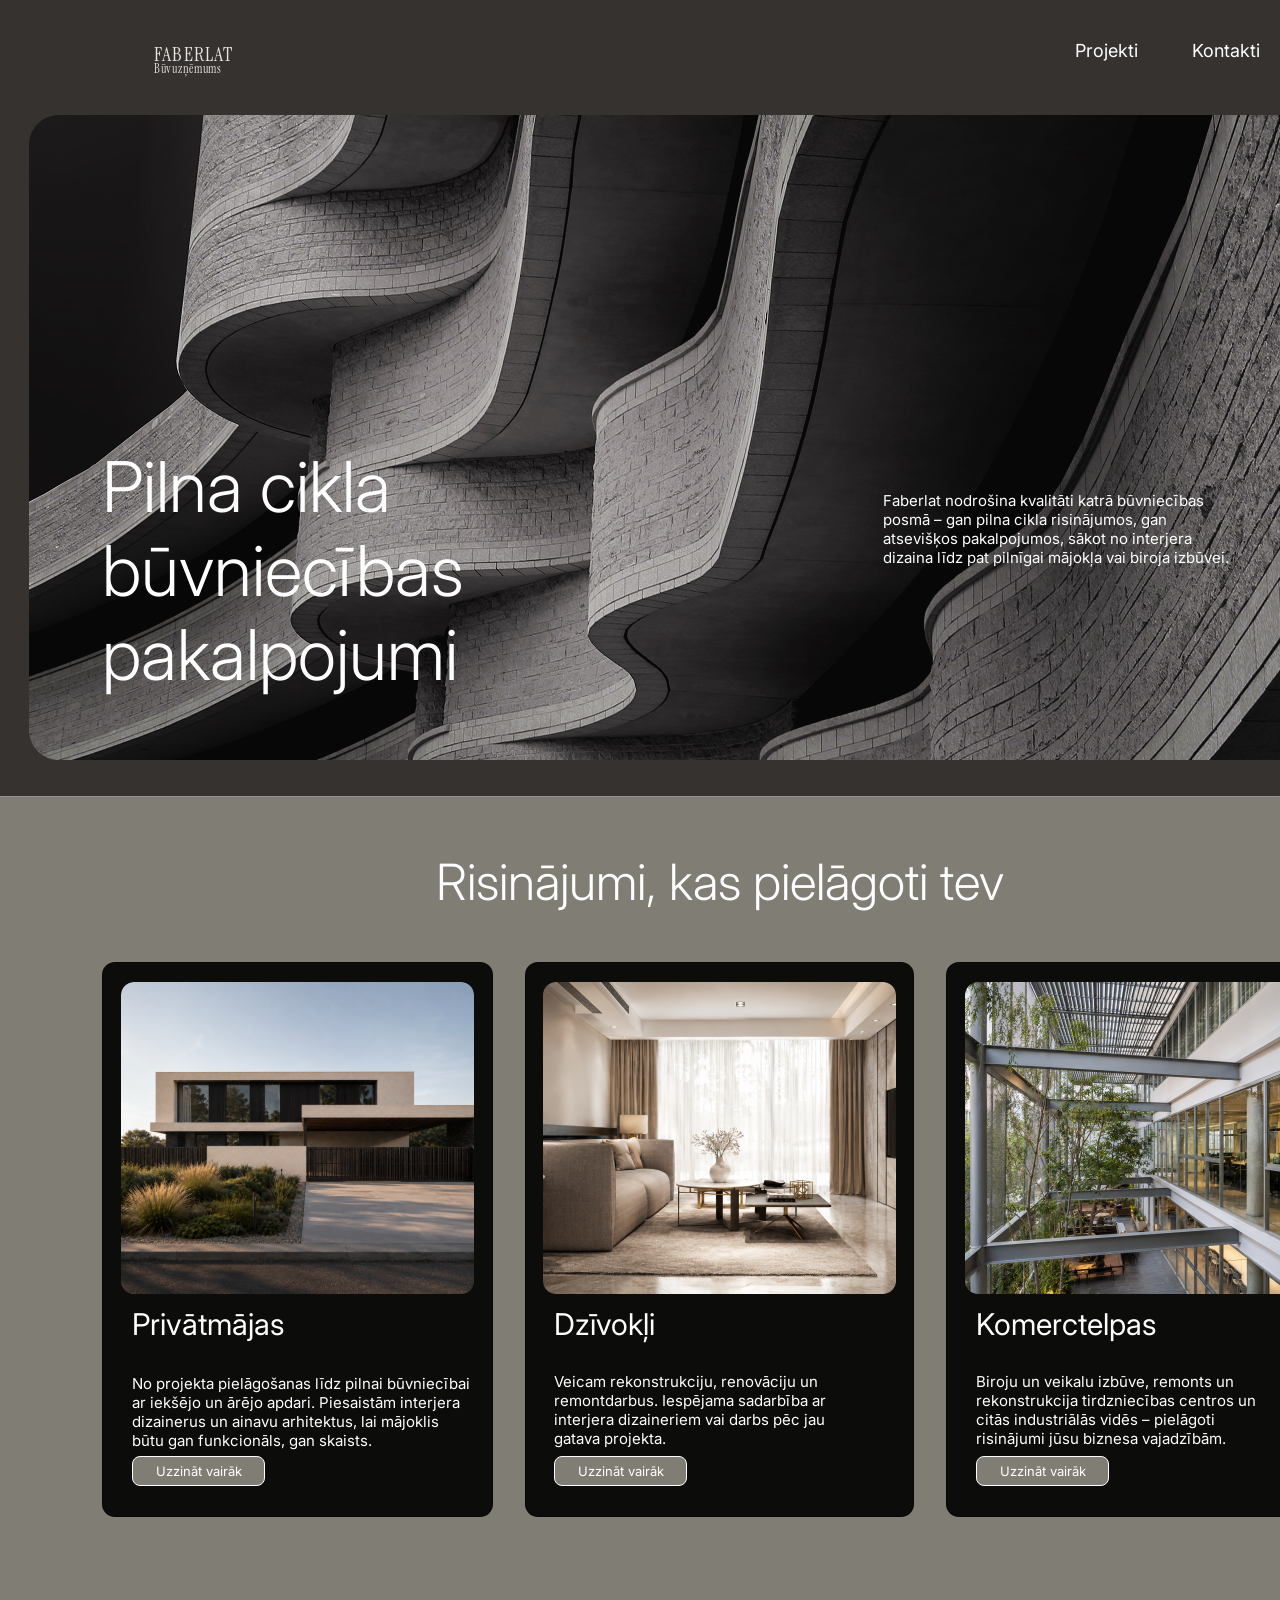
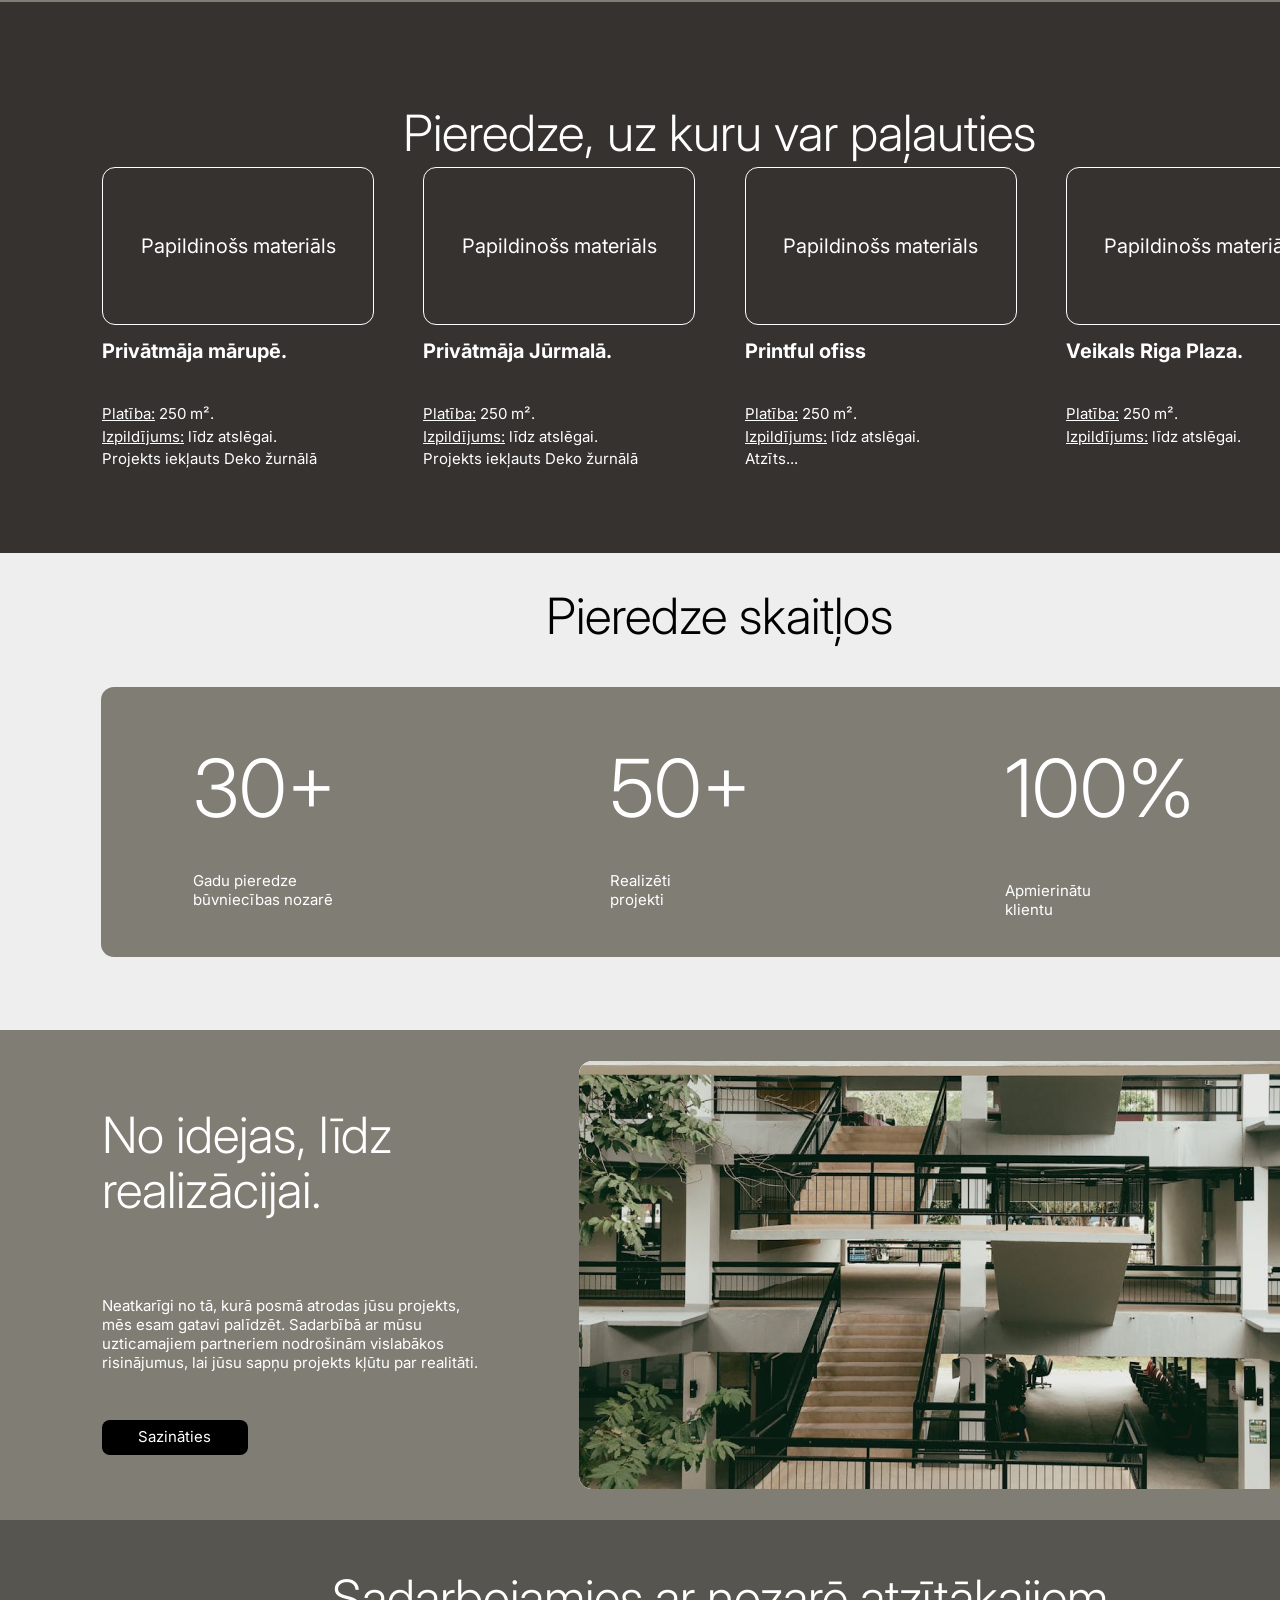
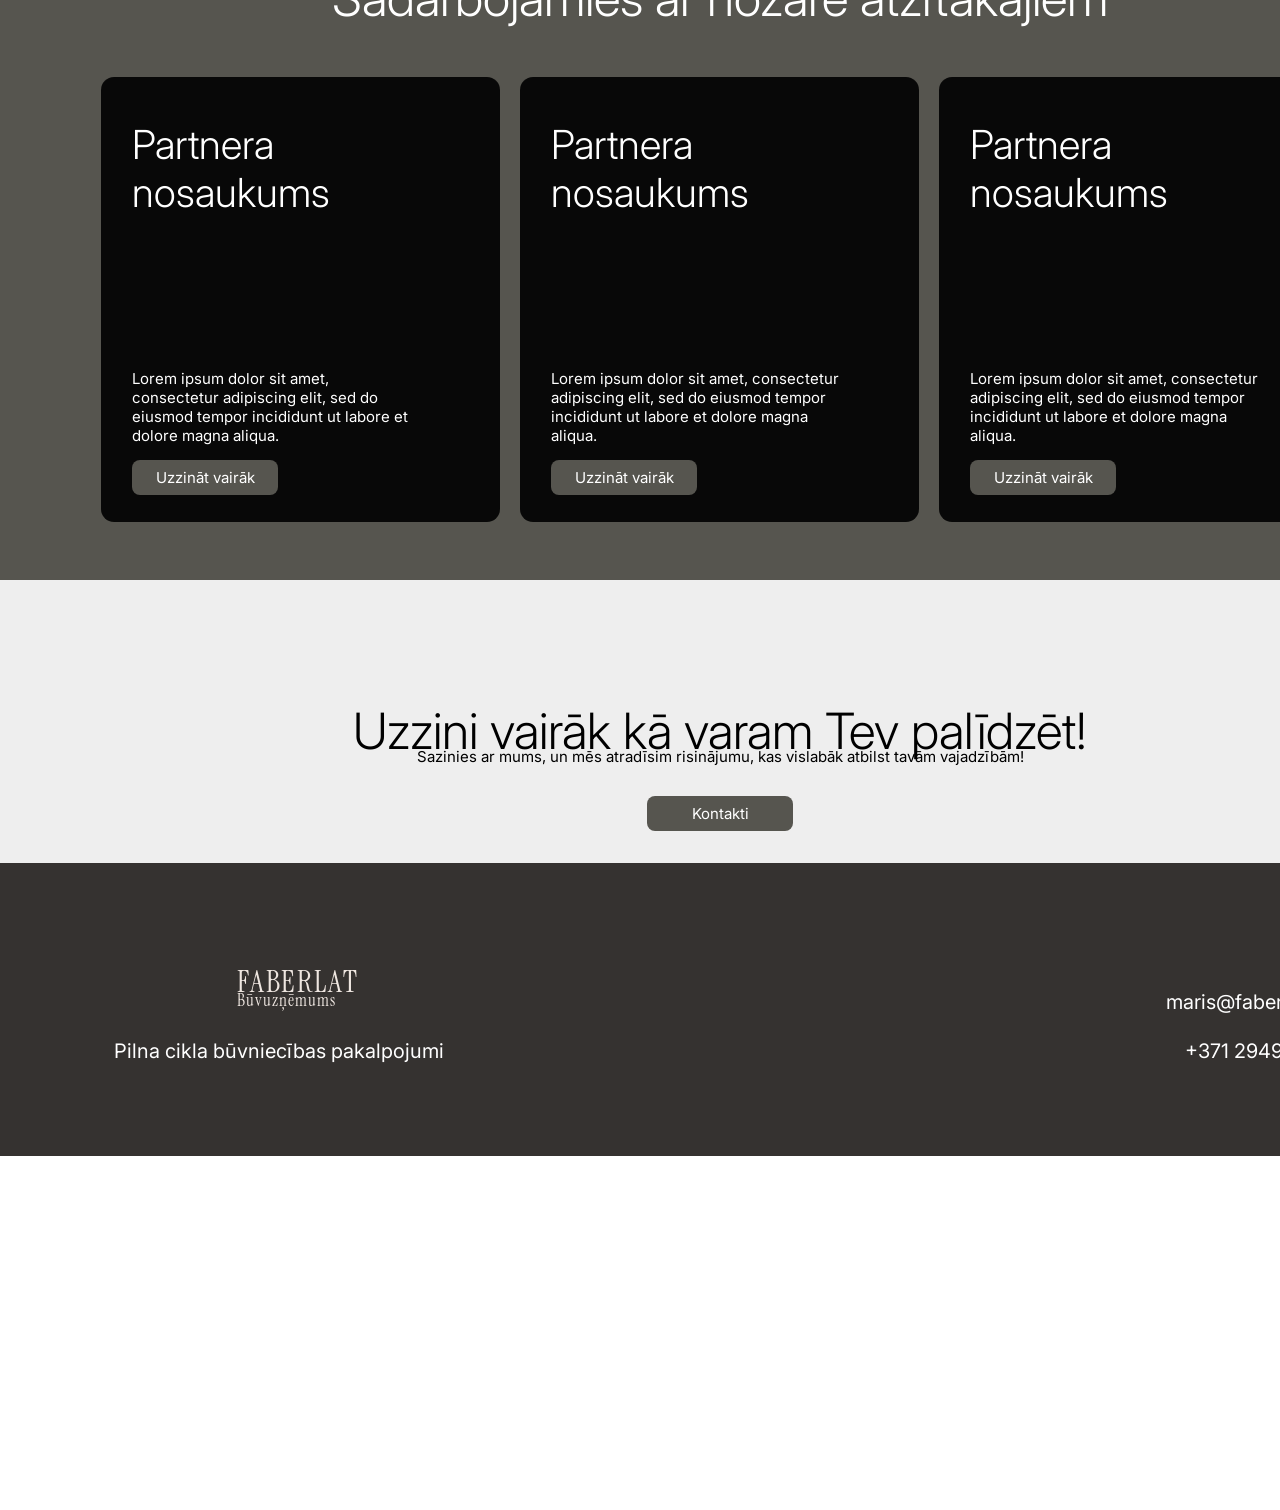
==== index.html @ 2a1e338b "Add files via upload" ====
<!DOCTYPE html>
<html lang="lv">
<head>
<meta name="viewport" content="width=device-width, initial-scale=1"/>
<meta charset="utf-8" />
<title>Faberlat – Pilna cikla būvniecības pakalpojumi</title>
<link rel="preconnect" href="https://fonts.googleapis.com">
<link rel="preconnect" href="https://fonts.gstatic.com" crossorigin>
<link href="https://fonts.googleapis.com/css2?family=Inter:wght@300;400;700&family=Instrument+Serif&display=swap" rel="stylesheet">
<link rel="stylesheet" href="globals.css">
<link rel="stylesheet" href="style.css">
</head>
<body>
<div class="LANDING">

  <!-- NAV -->
  <div class="frame">
    <div class="text-wrapper">Projekti</div>
    <div class="div">Kontakti</div>
    <div class="text-wrapper-2">EN</div>
    <div class="group">
      <img class="vector"   src="img/vector-9.svg"    alt="" />
      <img class="img"      src="img/vector-10.svg"   alt="" />
      <img class="vector-2" src="img/vector-11.svg"   alt="" />
      <img class="vector-3" src="img/image.svg"       alt="" />
      <img class="vector-4" src="img/vector-13.svg"   alt="" />
      <img class="vector-5" src="img/vector-14-2.svg" alt="" />
      <img class="vector-6" src="img/vector-15.svg"   alt="" />
      <img class="vector-7" src="img/vector-16-2.svg" alt="" />
    </div>
    <div class="text-wrapper-3">FABERLAT</div>
    <div class="text-wrapper-4">Būvuzņēmums</div>
  </div>

  <!-- HERO -->
  <div class="frame-3">
    <img class="low-angle-greyscale" src="img/low-angle-greyscale-building-with-modern-brutalist-architecture-sunlight-1.png" alt="Faberlat" />
    <div class="text-wrapper-10">Pilna cikla būvniecības pakalpojumi</div>
    <p class="p">Faberlat nodrošina kvalitāti katrā būvniecības posmā – gan pilna cikla risinājumos, gan atsevišķos pakalpojumos, sākot no interjera dizaina līdz pat pilnīgai mājokļa vai biroja izbūvei.</p>
    <img class="line" src="img/line-85.svg" alt="" />
  </div>

  <!-- SERVICES -->
  <div class="frame-8">
    <div class="text-wrapper-41">Risinājumi, kas pielāgoti tev</div>
    <div class="rectangle-13"></div>
    <div class="rectangle-14"></div>
    <div class="rectangle-15"></div>
    <div class="img-wrapper"><img class="image-2" src="img/image-17.png" alt="Privātmājas" /></div>
    <div class="frame-9"><img class="image-3" src="img/image-14.png" alt="Dzīvokļi" /></div>
    <div class="frame-10"><img class="image-4" src="img/image-16.png" alt="Komerctelpas" /></div>
    <div class="text-wrapper-47">Privātmājas</div>
    <div class="text-wrapper-48">Dzīvokļi</div>
    <div class="text-wrapper-49">Komerctelpas</div>
    <p class="no-projekta-piel-go">No projekta pielāgošanas līdz pilnai būvniecībai ar iekšējo un ārējo apdari. Piesaistām interjera dizainerus un ainavu arhitektus, lai mājoklis būtu gan funkcionāls, gan skaists.</p>
    <p class="text-wrapper-42">Veicam rekonstrukciju, renovāciju un remontdarbus. Iespējama sadarbība ar interjera dizaineriem vai darbs pēc jau gatava projekta.</p>
    <p class="text-wrapper-43">Biroju un veikalu izbūve, remonts un rekonstrukcija tirdzniecības centros un citās industriālās vidēs – pielāgoti risinājumi jūsu biznesa vajadzībām.</p>
    <div class="rectangle-18"></div>
    <div class="rectangle-16"></div>
    <div class="rectangle-17"></div>
    <div class="text-wrapper-46">Uzzināt vairāk</div>
    <div class="text-wrapper-44">Uzzināt vairāk</div>
    <div class="text-wrapper-45">Uzzināt vairāk</div>
  </div>

  <!-- PROJECTS -->
  <div class="frame-4">
    <p class="text-wrapper-11">Pieredze, uz kuru var paļauties</p>
    <div class="rectangle"></div>
    <div class="rectangle-2"></div>
    <div class="rectangle-3"></div>
    <div class="rectangle-4"></div>
    <div class="text-wrapper-12">Papildinošs materiāls</div>
    <div class="text-wrapper-13">Papildinošs materiāls</div>
    <div class="text-wrapper-14">Papildinošs materiāls</div>
    <div class="text-wrapper-15">Papildinošs materiāls</div>
    <div class="text-wrapper-16">Privātmāja mārupē.</div>
    <div class="text-wrapper-17">Privātmāja Jūrmalā.</div>
    <div class="text-wrapper-18">Printful ofiss</div>
    <div class="text-wrapper-19">Veikals Riga Plaza.</div>
    <p class="plat-ba-m-izpild"><span class="span">Platība:</span><span class="text-wrapper-20"> 250 m².<br/></span><span class="span">Izpildījums:</span><span class="text-wrapper-20"> līdz atslēgai.<br/>Projekts iekļauts Deko žurnālā</span></p>
    <p class="plat-ba-m-izpild-2"><span class="span">Platība:</span><span class="text-wrapper-20"> 250 m².<br/></span><span class="span">Izpildījums:</span><span class="text-wrapper-20"> līdz atslēgai.<br/>Projekts iekļauts Deko žurnālā</span></p>
    <p class="plat-ba-m-izpild-3"><span class="span">Platība:</span><span class="text-wrapper-20"> 250 m².<br/></span><span class="span">Izpildījums:</span><span class="text-wrapper-20"> līdz atslēgai.<br/>Atzīts...</span></p>
    <p class="plat-ba-m-izpild-4"><span class="span">Platība:</span><span class="text-wrapper-20"> 250 m².<br/></span><span class="span">Izpildījums:</span><span class="text-wrapper-20"> līdz atslēgai.</span></p>
  </div>

  <!-- STATS -->
  <div class="frame-5">
    <div class="rectangle-5"></div>
    <div class="text-wrapper-21">Pieredze skaitļos</div>
    <div class="text-wrapper-22">30+</div>
    <div class="text-wrapper-23">50+</div>
    <div class="text-wrapper-24">100%</div>
    <div class="text-wrapper-25">Gadu pieredze būvniecības nozarē</div>
    <div class="text-wrapper-26">Realizēti projekti</div>
    <div class="text-wrapper-27">Apmierinātu klientu</div>
    <img class="line-2" src="img/line-4.svg" alt="" />
    <img class="line-3" src="img/line-6.svg" alt="" />
  </div>

  <!-- CTA SPLIT -->
  <div class="frame-7">
    <div class="text-wrapper-38">No idejas, līdz realizācijai.</div>
    <p class="text-wrapper-39">Neatkarīgi no tā, kurā posmā atrodas jūsu projekts, mēs esam gatavi palīdzēt. Sadarbībā ar mūsu uzticamajiem partneriem nodrošinām vislabākos risinājumus, lai jūsu sapņu projekts kļūtu par realitāti.</p>
    <div class="rectangle-12"></div>
    <div class="text-wrapper-40">Sazināties</div>
    <div class="image-wrapper"><img class="image" src="img/image-12.png" alt="" /></div>
  </div>

  <!-- PARTNERS -->
  <div class="frame-6">
    <div class="text-wrapper-28">Sadarbojamies ar nozarē atzītākajiem</div>
    <div class="rectangle-6"></div>
    <div class="rectangle-7"></div>
    <div class="rectangle-8"></div>
    <div class="text-wrapper-29">Partnera nosaukums</div>
    <div class="text-wrapper-30">Partnera nosaukums</div>
    <div class="text-wrapper-31">Partnera nosaukums</div>
    <p class="text-wrapper-32">Lorem ipsum dolor sit amet, consectetur adipiscing elit, sed do eiusmod tempor incididunt ut labore et dolore magna aliqua.</p>
    <p class="text-wrapper-33">Lorem ipsum dolor sit amet, consectetur adipiscing elit, sed do eiusmod tempor incididunt ut labore et dolore magna aliqua.</p>
    <p class="text-wrapper-34">Lorem ipsum dolor sit amet, consectetur adipiscing elit, sed do eiusmod tempor incididunt ut labore et dolore magna aliqua.</p>
    <div class="rectangle-9"></div>
    <div class="rectangle-10"></div>
    <div class="rectangle-11"></div>
    <div class="text-wrapper-35">Uzzināt vairāk</div>
    <div class="text-wrapper-36">Uzzināt vairāk</div>
    <div class="text-wrapper-37">Uzzināt vairāk</div>
  </div>

  <!-- CONTACT CTA -->
  <div class="frame-11">
    <p class="text-wrapper-50">Uzzini vairāk kā varam Tev palīdzēt!</p>
    <p class="text-wrapper-51">Sazinies ar mums, un mēs atradīsim risinājumu, kas vislabāk atbilst tavām vajadzībām!</p>
    <div class="rectangle-19"></div>
    <div class="text-wrapper-52">Kontakti</div>
  </div>

  <!-- FOOTER -->
  <div class="frame-2">
    <div class="text-wrapper-5">Pilna cikla būvniecības pakalpojumi</div>
    <div class="text-wrapper-6">maris@faberlat.lv</div>
    <div class="text-wrapper-7">+371 29491367</div>
    <div class="group-2">
      <img class="vector-8"  src="img/vector-9-2.svg"  alt="" />
      <img class="vector-9"  src="img/vector-10-2.svg" alt="" />
      <img class="vector-10" src="img/vector-11-2.svg" alt="" />
      <img class="vector-11" src="img/vector-12.svg"   alt="" />
      <img class="vector-12" src="img/vector-13-2.svg" alt="" />
      <img class="vector-13" src="img/vector-14.svg"   alt="" />
      <img class="vector-14" src="img/vector-15-2.svg" alt="" />
      <img class="vector-15" src="img/vector-16.svg"   alt="" />
    </div>
    <div class="text-wrapper-8">FABERLAT</div>
    <div class="text-wrapper-9">Būvuzņēmums</div>
  </div>

</div>
</body>
</html>
---- globals.css ----
@import url("https://cdnjs.cloudflare.com/ajax/libs/meyer-reset/2.0/reset.min.css");
@import url("https://fonts.googleapis.com/css2?family=Inter:wght@300;400;700&family=Instrument+Serif&display=swap");

* {
  -webkit-font-smoothing: antialiased;
  box-sizing: border-box;
}
html, body {
  margin: 0px;
  min-height: 100%;
}
button:focus-visible {
  outline: 2px solid #4a90e2 !important;
  outline: -webkit-focus-ring-color auto 5px !important;
}
a {
  text-decoration: none;
}

/* Map Anima font names to Google Fonts */
@font-face {
  font-family: "Graphik-Regular";
  src: local("Inter"), local("Helvetica");
  font-weight: 400;
}
@font-face {
  font-family: "Instrument Serif-Regular";
  src: local("Instrument Serif");
  font-weight: 400;
}
@font-face {
  font-family: "Inter-Regular";
  src: local("Inter");
  font-weight: 400;
}
@font-face {
  font-family: "Inter-Light";
  src: local("Inter");
  font-weight: 300;
}
@font-face {
  font-family: "Inter-Bold";
  src: local("Inter");
  font-weight: 700;
}
---- style.css ----
.LANDING {
  background-color: #ffffff;
  width: 1440px;
  min-height: 4356px;
  position: relative;
  margin: 0 auto;
}

.LANDING .frame {
  position: absolute;
  top: 0;
  left: 0;
  width: 1440px;
  height: 100px;
  background-color: #353230;
}

.LANDING .text-wrapper {
  position: absolute;
  top: 40px;
  left: 1075px;
  font-family: "Inter", Helvetica;
  font-weight: 400;
  color: #ffffff;
  font-size: 18px;
  letter-spacing: 0;
  line-height: normal;
  cursor: pointer;
}

.LANDING .div {
  top: 40px;
  left: 1192px;
  font-family: "Inter", Helvetica;
  font-size: 18px;
  position: absolute;
  font-weight: 400;
  color: #ffffff;
  letter-spacing: 0;
  line-height: normal;
  cursor: pointer;
}

.LANDING .text-wrapper-2 {
  position: absolute;
  top: 40px;
  left: 1314px;
  font-family: "Inter", Helvetica;
  font-weight: 400;
  color: #ffffff;
  font-size: 18px;
  letter-spacing: 0;
  line-height: normal;
  cursor: pointer;
}

.LANDING .group {
  position: absolute;
  top: 25px;
  left: 83px;
  width: 64px;
  height: 49px;
  display: flex;
  align-items: flex-end;
}

.LANDING .vector { margin-top: 15.2px; width: 2.75px; height: 34.46px; margin-left: 0; }
.LANDING .img { margin-top: 10.3px; width: 3.23px; height: 39.26px; margin-left: 5.7px; }
.LANDING .vector-2 { margin-top: 5.2px; width: 3.87px; height: 44.5px; margin-left: 5.2px; }
.LANDING .vector-3 { margin-top: 0.3px; width: 4.34px; height: 49.45px; margin-left: 4.6px; }
.LANDING .vector-4 { margin-top: -0.8px; width: 4.82px; height: 50.54px; margin-left: 4.1px; }
.LANDING .vector-5 { margin-top: 3.8px; width: 5.46px; height: 45.92px; margin-left: 3.6px; }
.LANDING .vector-6 { margin-top: 8.4px; width: 5.94px; height: 41.31px; margin-left: 3px; }
.LANDING .vector-7 { margin-top: 13.2px; width: 6.41px; height: 36.54px; margin-left: 2.5px; }

.LANDING .text-wrapper-3 {
  top: 41px;
  left: 154px;
  font-size: 20px;
  letter-spacing: 1.2px;
  position: absolute;
  font-family: "Instrument Serif", Georgia, serif;
  font-weight: 400;
  color: #eee6e0;
  line-height: normal;
  white-space: nowrap;
}

.LANDING .text-wrapper-4 {
  top: 61px;
  left: 154px;
  font-size: 12px;
  letter-spacing: 0.72px;
  position: absolute;
  font-family: "Instrument Serif", Georgia, serif;
  font-weight: 400;
  color: #eee6e0;
  line-height: normal;
  white-space: nowrap;
}

/* FOOTER */
.LANDING .frame-2 {
  position: absolute;
  top: 4063px;
  left: 0;
  width: 1440px;
  height: 293px;
  background-color: #353230;
}

.LANDING .text-wrapper-5 {
  position: absolute;
  top: 171px;
  left: 114px;
  width: 333px;
  font-family: "Inter", Helvetica;
  font-weight: 400;
  color: #ffffff;
  font-size: 20px;
  letter-spacing: 0;
  line-height: 35px;
}

.LANDING .text-wrapper-6 {
  position: absolute;
  top: 122px;
  left: 993px;
  width: 333px;
  font-family: "Inter", Helvetica;
  font-weight: 400;
  color: #ffffff;
  font-size: 20px;
  text-align: right;
  letter-spacing: 0;
  line-height: 35px;
}

.LANDING .text-wrapper-7 {
  position: absolute;
  top: 171px;
  left: 993px;
  width: 333px;
  font-family: "Inter", Helvetica;
  font-weight: 400;
  color: #ffffff;
  font-size: 20px;
  text-align: right;
  letter-spacing: 0;
  line-height: 35px;
}

.LANDING .group-2 {
  position: absolute;
  top: 49px;
  left: 114px;
  width: 111px;
  height: 85px;
  display: flex;
  align-items: flex-end;
}

.LANDING .vector-8  { margin-top: 26.8px; width: 4.02px;  height: 58.35px; margin-left: 0; }
.LANDING .vector-9  { margin-top: 18.3px; width: 4.84px;  height: 66.59px; margin-left: 10.5px; }
.LANDING .vector-10 { margin-top: 9.6px;  width: 5.93px;  height: 75.62px; margin-left: 9.7px; }
.LANDING .vector-11 { margin-top: 1.1px;  width: 6.76px;  height: 84.15px; margin-left: 8.6px; }
.LANDING .vector-12 { margin-top: -0.8px; width: 7.58px;  height: 86.03px; margin-left: 7.8px; }
.LANDING .vector-13 { margin-top: 7.1px;  width: 8.67px;  height: 78.08px; margin-left: 6.9px; }
.LANDING .vector-14 { margin-top: 15.1px; width: 9.5px;   height: 70.14px; margin-left: 5.9px; }
.LANDING .vector-15 { margin-top: 23.3px; width: 10.32px; height: 61.94px; margin-left: 5px; }

.LANDING .text-wrapper-8 {
  top: 99px;
  left: 237px;
  font-size: 30px;
  letter-spacing: 1.8px;
  position: absolute;
  font-family: "Instrument Serif", Georgia, serif;
  font-weight: 400;
  color: #eee6e0;
  line-height: normal;
  white-space: nowrap;
}

.LANDING .text-wrapper-9 {
  top: 126px;
  left: 237px;
  font-size: 17px;
  letter-spacing: 1.02px;
  position: absolute;
  font-family: "Instrument Serif", Georgia, serif;
  font-weight: 400;
  color: #eee6e0;
  line-height: normal;
  white-space: nowrap;
}

/* HERO */
.LANDING .frame-3 {
  position: absolute;
  top: 100px;
  left: 0;
  width: 1440px;
  height: 697px;
  background-color: #353230;
  border-bottom: 1px solid #929292;
  overflow: hidden;
}

.LANDING .low-angle-greyscale {
  position: absolute;
  top: 15px;
  left: 29px;
  width: 1382px;
  height: 645px;
  object-fit: cover;
}

.LANDING .text-wrapper-10 {
  position: absolute;
  top: 345px;
  left: 102px;
  width: 603px;
  height: 252px;
  display: flex;
  align-items: center;
  font-family: "Inter", Helvetica;
  font-weight: 300;
  color: #ffffff;
  font-size: 70px;
  letter-spacing: 0;
  line-height: 84px;
}

.LANDING .p {
  position: absolute;
  top: 378px;
  left: 883px;
  width: 351px;
  height: 72px;
  display: flex;
  align-items: center;
  font-family: "Inter", Helvetica;
  font-weight: 400;
  color: #ffffff;
  font-size: 15px;
  letter-spacing: 0;
  line-height: normal;
}

.LANDING .line {
  top: 374px;
  left: 867px;
  height: 80px;
  object-fit: cover;
  position: absolute;
  width: 1px;
}

/* PROJECTS */
.LANDING .frame-4 {
  position: absolute;
  top: 1602px;
  left: 0;
  width: 1440px;
  height: 551px;
  background-color: #353230;
}

.LANDING .text-wrapper-11 {
  position: absolute;
  top: 50px;
  left: 299px;
  width: 841px;
  height: 61px;
  display: flex;
  align-items: center;
  justify-content: center;
  font-family: "Inter", Helvetica;
  font-weight: 300;
  color: #ffffff;
  font-size: 50px;
  text-align: center;
  letter-spacing: 0;
  line-height: normal;
}

.LANDING .rectangle {
  position: absolute;
  top: 165px;
  left: 102px;
  width: 272px;
  height: 158px;
  border-radius: 13px;
  border: 1px solid #ffffff;
}

.LANDING .rectangle-2 {
  position: absolute;
  top: 165px;
  left: 423px;
  width: 272px;
  height: 158px;
  border-radius: 13px;
  border: 1px solid #ffffff;
}

.LANDING .rectangle-3 {
  position: absolute;
  top: 165px;
  left: 745px;
  width: 272px;
  height: 158px;
  border-radius: 13px;
  border: 1px solid #ffffff;
}

.LANDING .rectangle-4 {
  position: absolute;
  top: 165px;
  left: 1066px;
  width: 272px;
  height: 158px;
  border-radius: 13px;
  border: 1px solid #ffffff;
}

.LANDING .text-wrapper-12 {
  position: absolute;
  top: 232px;
  left: 111px;
  width: 254px;
  height: 24px;
  display: flex;
  align-items: center;
  justify-content: center;
  font-family: "Inter", Helvetica;
  font-weight: 400;
  color: #ffffff;
  font-size: 20px;
  text-align: center;
  letter-spacing: 0;
  line-height: normal;
}

.LANDING .text-wrapper-13 {
  left: 432px;
  position: absolute;
  top: 232px;
  width: 254px;
  height: 24px;
  display: flex;
  align-items: center;
  justify-content: center;
  font-family: "Inter", Helvetica;
  font-weight: 400;
  color: #ffffff;
  font-size: 20px;
  text-align: center;
  letter-spacing: 0;
  line-height: normal;
}

.LANDING .text-wrapper-14 {
  left: 753px;
  position: absolute;
  top: 232px;
  width: 254px;
  height: 24px;
  display: flex;
  align-items: center;
  justify-content: center;
  font-family: "Inter", Helvetica;
  font-weight: 400;
  color: #ffffff;
  font-size: 20px;
  text-align: center;
  letter-spacing: 0;
  line-height: normal;
}

.LANDING .text-wrapper-15 {
  left: 1074px;
  position: absolute;
  top: 232px;
  width: 254px;
  height: 24px;
  display: flex;
  align-items: center;
  justify-content: center;
  font-family: "Inter", Helvetica;
  font-weight: 400;
  color: #ffffff;
  font-size: 20px;
  text-align: center;
  letter-spacing: 0;
  line-height: normal;
}

.LANDING .text-wrapper-16 {
  left: 102px;
  position: absolute;
  top: 337px;
  width: 214px;
  height: 24px;
  display: flex;
  align-items: center;
  font-family: "Inter", Helvetica;
  font-weight: 700;
  color: #ffffff;
  font-size: 20px;
  letter-spacing: 0;
  line-height: normal;
}

.LANDING .text-wrapper-17 {
  left: 423px;
  position: absolute;
  top: 337px;
  width: 214px;
  height: 24px;
  display: flex;
  align-items: center;
  font-family: "Inter", Helvetica;
  font-weight: 700;
  color: #ffffff;
  font-size: 20px;
  letter-spacing: 0;
  line-height: normal;
}

.LANDING .text-wrapper-18 {
  position: absolute;
  top: 337px;
  left: 745px;
  width: 214px;
  height: 24px;
  display: flex;
  align-items: center;
  font-family: "Inter", Helvetica;
  font-weight: 700;
  color: #ffffff;
  font-size: 20px;
  letter-spacing: 0;
  line-height: normal;
}

.LANDING .text-wrapper-19 {
  position: absolute;
  top: 337px;
  left: 1066px;
  width: 214px;
  height: 24px;
  display: flex;
  align-items: center;
  font-family: "Inter", Helvetica;
  font-weight: 700;
  color: #ffffff;
  font-size: 20px;
  letter-spacing: 0;
  line-height: normal;
}

.LANDING .plat-ba-m-izpild {
  position: absolute;
  top: 386px;
  left: 102px;
  width: 287px;
  font-family: "Inter", Helvetica;
  font-weight: 400;
  color: #ffffff;
  font-size: 15px;
  letter-spacing: 0;
  line-height: 22.5px;
}

.LANDING .span { text-decoration: underline; }

.LANDING .text-wrapper-20 {
  font-family: "Inter", Helvetica;
  font-weight: 400;
  color: #ffffff;
  font-size: 15px;
  letter-spacing: 0;
  line-height: 22.5px;
}

.LANDING .plat-ba-m-izpild-2 {
  left: 423px;
  position: absolute;
  top: 386px;
  width: 287px;
  font-family: "Inter", Helvetica;
  font-weight: 400;
  color: #ffffff;
  font-size: 15px;
  letter-spacing: 0;
  line-height: 22.5px;
}

.LANDING .plat-ba-m-izpild-3 {
  left: 745px;
  position: absolute;
  top: 386px;
  width: 287px;
  font-family: "Inter", Helvetica;
  font-weight: 400;
  color: #ffffff;
  font-size: 15px;
  letter-spacing: 0;
  line-height: 22.5px;
}

.LANDING .plat-ba-m-izpild-4 {
  left: 1066px;
  position: absolute;
  top: 386px;
  width: 287px;
  font-family: "Inter", Helvetica;
  font-weight: 400;
  color: #ffffff;
  font-size: 15px;
  letter-spacing: 0;
  line-height: 22.5px;
}

/* STATS */
.LANDING .frame-5 {
  position: absolute;
  top: 2153px;
  left: 0;
  width: 1440px;
  height: 477px;
  background-color: #eeeeee;
}

.LANDING .rectangle-5 {
  position: absolute;
  top: 134px;
  left: 101px;
  width: 1237px;
  height: 270px;
  background-color: #7f7d74;
  border-radius: 13px;
}

.LANDING .text-wrapper-21 {
  position: absolute;
  top: 32px;
  left: 299px;
  width: 841px;
  height: 61px;
  display: flex;
  align-items: center;
  justify-content: center;
  font-family: "Inter", Helvetica;
  font-weight: 300;
  color: #000000;
  font-size: 50px;
  text-align: center;
  letter-spacing: 0;
  line-height: normal;
}

.LANDING .text-wrapper-22 {
  left: 193px;
  width: 171px;
  position: absolute;
  top: 186px;
  height: 97px;
  display: flex;
  align-items: center;
  font-family: "Inter", Helvetica;
  font-weight: 300;
  color: #ffffff;
  font-size: 80px;
  letter-spacing: 0;
  line-height: normal;
}

.LANDING .text-wrapper-23 {
  left: 610px;
  width: 177px;
  position: absolute;
  top: 186px;
  height: 97px;
  display: flex;
  align-items: center;
  font-family: "Inter", Helvetica;
  font-weight: 300;
  color: #ffffff;
  font-size: 80px;
  letter-spacing: 0;
  line-height: normal;
}

.LANDING .text-wrapper-24 {
  position: absolute;
  top: 186px;
  left: 1005px;
  width: 215px;
  height: 97px;
  display: flex;
  align-items: center;
  font-family: "Inter", Helvetica;
  font-weight: 300;
  color: #ffffff;
  font-size: 80px;
  letter-spacing: 0;
  line-height: normal;
}

.LANDING .text-wrapper-25 {
  position: absolute;
  top: 319px;
  left: 193px;
  width: 171px;
  height: 36px;
  display: flex;
  align-items: center;
  font-family: "Inter", Helvetica;
  font-weight: 400;
  color: #ffffff;
  font-size: 15px;
  letter-spacing: 0;
  line-height: normal;
}

.LANDING .text-wrapper-26 {
  position: absolute;
  top: 319px;
  left: 610px;
  width: 114px;
  height: 36px;
  display: flex;
  align-items: center;
  font-family: "Inter", Helvetica;
  font-weight: 400;
  color: #ffffff;
  font-size: 15px;
  letter-spacing: 0;
  line-height: normal;
}

.LANDING .text-wrapper-27 {
  position: absolute;
  top: 329px;
  left: 1005px;
  width: 116px;
  height: 36px;
  display: flex;
  align-items: center;
  font-family: "Inter", Helvetica;
  font-weight: 400;
  color: #ffffff;
  font-size: 15px;
  letter-spacing: 0;
  line-height: normal;
}

/* CTA SPLIT */
.LANDING .frame-7 {
  position: absolute;
  top: 2630px;
  left: 0;
  width: 1440px;
  height: 490px;
  background-color: #7f7d74;
}

.LANDING .text-wrapper-38 {
  position: absolute;
  top: 78px;
  left: 102px;
  width: 338px;
  height: 110px;
  display: flex;
  align-items: center;
  font-family: "Inter", Helvetica;
  font-weight: 300;
  color: #ffffff;
  font-size: 50px;
  letter-spacing: 0;
  line-height: 55px;
}

.LANDING .text-wrapper-39 {
  position: absolute;
  top: 253px;
  left: 102px;
  width: 381px;
  height: 72px;
  display: flex;
  align-items: center;
  font-family: "Inter", Helvetica;
  font-weight: 400;
  color: #ffffff;
  font-size: 15px;
  letter-spacing: 0;
  line-height: normal;
}

.LANDING .rectangle-12 {
  top: 390px;
  left: 102px;
  background-color: #000000;
  border: 1px solid #00000080;
  position: absolute;
  width: 146px;
  height: 35px;
  border-radius: 8px;
  cursor: pointer;
}

.LANDING .text-wrapper-40 {
  position: absolute;
  top: 397px;
  left: 107px;
  width: 135px;
  height: 19px;
  display: flex;
  align-items: center;
  justify-content: center;
  font-family: "Inter", Helvetica;
  font-weight: 400;
  color: #ffffff;
  font-size: 15px;
  text-align: center;
  letter-spacing: 0;
  line-height: normal;
  cursor: pointer;
}

.LANDING .image-wrapper {
  position: absolute;
  top: 31px;
  left: 579px;
  width: 759px;
  height: 428px;
  background-color: #ffffff;
  border-radius: 13px;
  overflow: hidden;
}

.LANDING .image {
  width: 759px;
  height: 428px;
  object-fit: cover;
}

/* SERVICES */
.LANDING .frame-8 {
  position: absolute;
  top: 797px;
  left: 0;
  width: 1440px;
  height: 805px;
  background-color: #7f7d74;
}

.LANDING .text-wrapper-41 {
  position: absolute;
  top: 54px;
  left: 243px;
  width: 953px;
  height: 61px;
  display: flex;
  align-items: center;
  justify-content: center;
  font-family: "Inter", Helvetica;
  font-weight: 300;
  color: #ffffff;
  font-size: 50px;
  text-align: center;
  letter-spacing: 0;
  line-height: normal;
}

.LANDING .rectangle-13 {
  position: absolute;
  top: 165px;
  left: 102px;
  width: 391px;
  height: 555px;
  background-color: #000000e6;
  border-radius: 13px;
  border: 1px solid #00000080;
}

.LANDING .rectangle-14 {
  position: absolute;
  top: 165px;
  left: 525px;
  width: 389px;
  height: 555px;
  background-color: #000000e6;
  border-radius: 13px;
  border: 1px solid #00000080;
}

.LANDING .rectangle-15 {
  position: absolute;
  top: 165px;
  left: 946px;
  width: 391px;
  height: 555px;
  background-color: #000000e6;
  border-radius: 13px;
  border: 1px solid #00000080;
}

.LANDING .no-projekta-piel-go {
  position: absolute;
  top: 562px;
  left: 132px;
  width: 342px;
  font-family: "Inter", Helvetica;
  font-weight: 400;
  color: #ffffff;
  font-size: 15px;
  letter-spacing: 0;
  line-height: normal;
}

.LANDING .text-wrapper-42 {
  position: absolute;
  top: 562px;
  left: 554px;
  width: 286px;
  height: 72px;
  display: flex;
  align-items: center;
  font-family: "Inter", Helvetica;
  font-weight: 400;
  color: #ffffff;
  font-size: 15px;
  letter-spacing: 0;
  line-height: normal;
}

.LANDING .text-wrapper-43 {
  position: absolute;
  top: 562px;
  left: 976px;
  width: 294px;
  height: 72px;
  display: flex;
  align-items: center;
  font-family: "Inter", Helvetica;
  font-weight: 400;
  color: #ffffff;
  font-size: 15px;
  letter-spacing: 0;
  line-height: normal;
}

.LANDING .rectangle-16 {
  position: absolute;
  top: 659px;
  left: 554px;
  width: 133px;
  height: 30px;
  background-color: #7f7d74;
  border-radius: 8px;
  border: 1px solid #ffffff;
  cursor: pointer;
}

.LANDING .rectangle-17 {
  position: absolute;
  top: 659px;
  left: 976px;
  width: 133px;
  height: 30px;
  background-color: #7f7d74;
  border-radius: 8px;
  border: 1px solid #ffffff;
  cursor: pointer;
}

.LANDING .rectangle-18 {
  position: absolute;
  top: 659px;
  left: 132px;
  width: 133px;
  height: 30px;
  background-color: #7f7d74;
  border-radius: 8px;
  border: 1px solid #ffffff;
  cursor: pointer;
}

.LANDING .text-wrapper-44 {
  top: 666px;
  left: 565px;
  height: 16px;
  font-size: 13px;
  position: absolute;
  width: 112px;
  display: flex;
  align-items: center;
  justify-content: center;
  font-family: "Inter", Helvetica;
  font-weight: 400;
  color: #ffffff;
  text-align: center;
  letter-spacing: 0;
  line-height: normal;
  cursor: pointer;
}

.LANDING .text-wrapper-45 {
  top: 666px;
  left: 987px;
  height: 16px;
  font-size: 13px;
  position: absolute;
  width: 112px;
  display: flex;
  align-items: center;
  justify-content: center;
  font-family: "Inter", Helvetica;
  font-weight: 400;
  color: #ffffff;
  text-align: center;
  letter-spacing: 0;
  line-height: normal;
  cursor: pointer;
}

.LANDING .text-wrapper-46 {
  top: 666px;
  left: 143px;
  height: 16px;
  font-size: 13px;
  position: absolute;
  width: 112px;
  display: flex;
  align-items: center;
  justify-content: center;
  font-family: "Inter", Helvetica;
  font-weight: 400;
  color: #ffffff;
  text-align: center;
  letter-spacing: 0;
  line-height: normal;
  cursor: pointer;
}

.LANDING .text-wrapper-47 {
  position: absolute;
  top: 509px;
  left: 132px;
  width: 331px;
  height: 36px;
  display: flex;
  align-items: center;
  font-family: "Inter", Helvetica;
  font-weight: 400;
  color: #ffffff;
  font-size: 30px;
  letter-spacing: 0;
  line-height: 36px;
}

.LANDING .text-wrapper-48 {
  position: absolute;
  top: 509px;
  left: 554px;
  width: 331px;
  height: 36px;
  display: flex;
  align-items: center;
  font-family: "Inter", Helvetica;
  font-weight: 400;
  color: #ffffff;
  font-size: 30px;
  letter-spacing: 0;
  line-height: 36px;
}

.LANDING .text-wrapper-49 {
  position: absolute;
  top: 509px;
  left: 976px;
  width: 331px;
  height: 36px;
  display: flex;
  align-items: center;
  font-family: "Inter", Helvetica;
  font-weight: 400;
  color: #ffffff;
  font-size: 30px;
  letter-spacing: 0;
  line-height: 36px;
}

.LANDING .img-wrapper {
  position: absolute;
  top: 185px;
  left: 121px;
  width: 353px;
  height: 312px;
  background-color: #353230;
  border-radius: 13px;
  overflow: hidden;
}

.LANDING .image-2 {
  width: 353px;
  height: 312px;
  object-fit: cover;
}

.LANDING .frame-9 {
  position: absolute;
  top: 185px;
  left: 543px;
  width: 353px;
  height: 312px;
  background-color: #353230;
  border-radius: 13px;
  overflow: hidden;
}

.LANDING .image-3 {
  width: 353px;
  height: 312px;
  object-fit: cover;
}

.LANDING .frame-10 {
  position: absolute;
  top: 185px;
  left: 965px;
  width: 353px;
  height: 312px;
  background-color: #353230;
  border-radius: 13px;
  overflow: hidden;
}

.LANDING .image-4 {
  width: 353px;
  height: 312px;
  object-fit: cover;
}

/* CONTACT CTA */
.LANDING .frame-11 {
  position: absolute;
  top: 3780px;
  left: 0;
  width: 1440px;
  height: 283px;
  background-color: #eeeeee;
}

.LANDING .text-wrapper-50 {
  position: absolute;
  top: 70px;
  left: 238px;
  width: 964px;
  height: 61px;
  display: flex;
  align-items: center;
  justify-content: center;
  font-family: "Inter", Helvetica;
  font-weight: 300;
  color: #000000;
  font-size: 50px;
  text-align: center;
  letter-spacing: 0;
  line-height: normal;
}

.LANDING .text-wrapper-51 {
  position: absolute;
  top: 152px;
  left: 240px;
  width: 960px;
  height: 18px;
  display: flex;
  align-items: center;
  justify-content: center;
  font-family: "Inter", Helvetica;
  font-weight: 400;
  color: #000000;
  font-size: 15px;
  text-align: center;
  letter-spacing: 0;
  line-height: normal;
}

.LANDING .rectangle-19 {
  position: absolute;
  top: 216px;
  left: 647px;
  width: 146px;
  height: 35px;
  background-color: #56554f;
  border-radius: 8px;
  cursor: pointer;
}

.LANDING .text-wrapper-52 {
  top: 227px;
  left: 664px;
  width: 112px;
  height: 13px;
  display: flex;
  align-items: center;
  justify-content: center;
  font-family: "Inter", Helvetica;
  font-size: 15px;
  text-align: center;
  white-space: nowrap;
  position: absolute;
  font-weight: 400;
  color: #ffffff;
  letter-spacing: 0;
  line-height: normal;
  cursor: pointer;
}

/* PARTNERS */
.LANDING .frame-6 {
  position: absolute;
  top: 3120px;
  left: 0;
  width: 1440px;
  height: 660px;
  background-color: #56554f;
}

.LANDING .rectangle-6 {
  position: absolute;
  top: 157px;
  left: 101px;
  width: 399px;
  height: 445px;
  background-color: #000000e6;
  border-radius: 13px;
}

.LANDING .rectangle-7 {
  position: absolute;
  top: 157px;
  left: 520px;
  width: 399px;
  height: 445px;
  background-color: #000000e6;
  border-radius: 13px;
}

.LANDING .rectangle-8 {
  position: absolute;
  top: 157px;
  left: 939px;
  width: 399px;
  height: 445px;
  background-color: #000000e6;
  border-radius: 13px;
}

.LANDING .text-wrapper-28 {
  position: absolute;
  top: 47px;
  left: 245px;
  width: 949px;
  height: 61px;
  display: flex;
  align-items: center;
  justify-content: center;
  font-family: "Inter", Helvetica;
  font-weight: 300;
  color: #ffffff;
  font-size: 50px;
  text-align: center;
  letter-spacing: 0;
  line-height: normal;
}

.LANDING .text-wrapper-29 {
  position: absolute;
  top: 201px;
  left: 132px;
  width: 338px;
  height: 96px;
  display: flex;
  align-items: center;
  font-family: "Inter", Helvetica;
  font-weight: 300;
  color: #ffffff;
  font-size: 40px;
  letter-spacing: 0;
  line-height: 48px;
}

.LANDING .text-wrapper-30 {
  left: 551px;
  position: absolute;
  top: 201px;
  width: 338px;
  height: 96px;
  display: flex;
  align-items: center;
  font-family: "Inter", Helvetica;
  font-weight: 300;
  color: #ffffff;
  font-size: 40px;
  letter-spacing: 0;
  line-height: 48px;
}

.LANDING .text-wrapper-31 {
  left: 970px;
  position: absolute;
  top: 201px;
  width: 338px;
  height: 96px;
  display: flex;
  align-items: center;
  font-family: "Inter", Helvetica;
  font-weight: 300;
  color: #ffffff;
  font-size: 40px;
  letter-spacing: 0;
  line-height: 48px;
}

.LANDING .text-wrapper-32 {
  position: absolute;
  top: 436px;
  left: 132px;
  width: 286px;
  height: 72px;
  display: flex;
  align-items: center;
  font-family: "Inter", Helvetica;
  font-weight: 400;
  color: #ffffff;
  font-size: 15px;
  letter-spacing: 0;
  line-height: normal;
}

.LANDING .text-wrapper-33 {
  left: 551px;
  width: 301px;
  position: absolute;
  top: 436px;
  height: 72px;
  display: flex;
  align-items: center;
  font-family: "Inter", Helvetica;
  font-weight: 400;
  color: #ffffff;
  font-size: 15px;
  letter-spacing: 0;
  line-height: normal;
}

.LANDING .text-wrapper-34 {
  left: 970px;
  width: 295px;
  position: absolute;
  top: 436px;
  height: 72px;
  display: flex;
  align-items: center;
  font-family: "Inter", Helvetica;
  font-weight: 400;
  color: #ffffff;
  font-size: 15px;
  letter-spacing: 0;
  line-height: normal;
}

.LANDING .rectangle-9 {
  top: 540px;
  left: 132px;
  background-color: #56554f;
  position: absolute;
  width: 146px;
  height: 35px;
  border-radius: 8px;
  cursor: pointer;
}

.LANDING .rectangle-10 {
  position: absolute;
  top: 540px;
  left: 551px;
  width: 146px;
  height: 35px;
  background-color: #56554f;
  border-radius: 8px;
  cursor: pointer;
}

.LANDING .rectangle-11 {
  position: absolute;
  top: 540px;
  left: 970px;
  width: 146px;
  height: 35px;
  background-color: #56554f;
  border-radius: 8px;
  cursor: pointer;
}

.LANDING .text-wrapper-35 {
  position: absolute;
  top: 551px;
  left: 149px;
  width: 112px;
  height: 13px;
  display: flex;
  align-items: center;
  justify-content: center;
  font-family: "Inter", Helvetica;
  font-weight: 400;
  color: #ffffff;
  font-size: 15px;
  text-align: center;
  letter-spacing: 0;
  line-height: normal;
  white-space: nowrap;
  cursor: pointer;
}

.LANDING .text-wrapper-36 {
  top: 551px;
  left: 568px;
  position: absolute;
  width: 112px;
  height: 13px;
  display: flex;
  align-items: center;
  justify-content: center;
  font-family: "Inter", Helvetica;
  font-weight: 400;
  color: #ffffff;
  font-size: 15px;
  text-align: center;
  letter-spacing: 0;
  line-height: normal;
  white-space: nowrap;
  cursor: pointer;
}

.LANDING .text-wrapper-37 {
  top: 551px;
  left: 987px;
  position: absolute;
  width: 112px;
  height: 13px;
  display: flex;
  align-items: center;
  justify-content: center;
  font-family: "Inter", Helvetica;
  font-weight: 400;
  color: #ffffff;
  font-size: 15px;
  text-align: center;
  letter-spacing: 0;
  line-height: normal;
  white-space: nowrap;
  cursor: pointer;
}

.LANDING .line-2 {
  top: 2287px;
  left: 512px;
  height: 270px;
  position: absolute;
  width: 1px;
}

.LANDING .line-3 {
  top: 2287px;
  left: 924px;
  height: 270px;
  position: absolute;
  width: 1px;
}
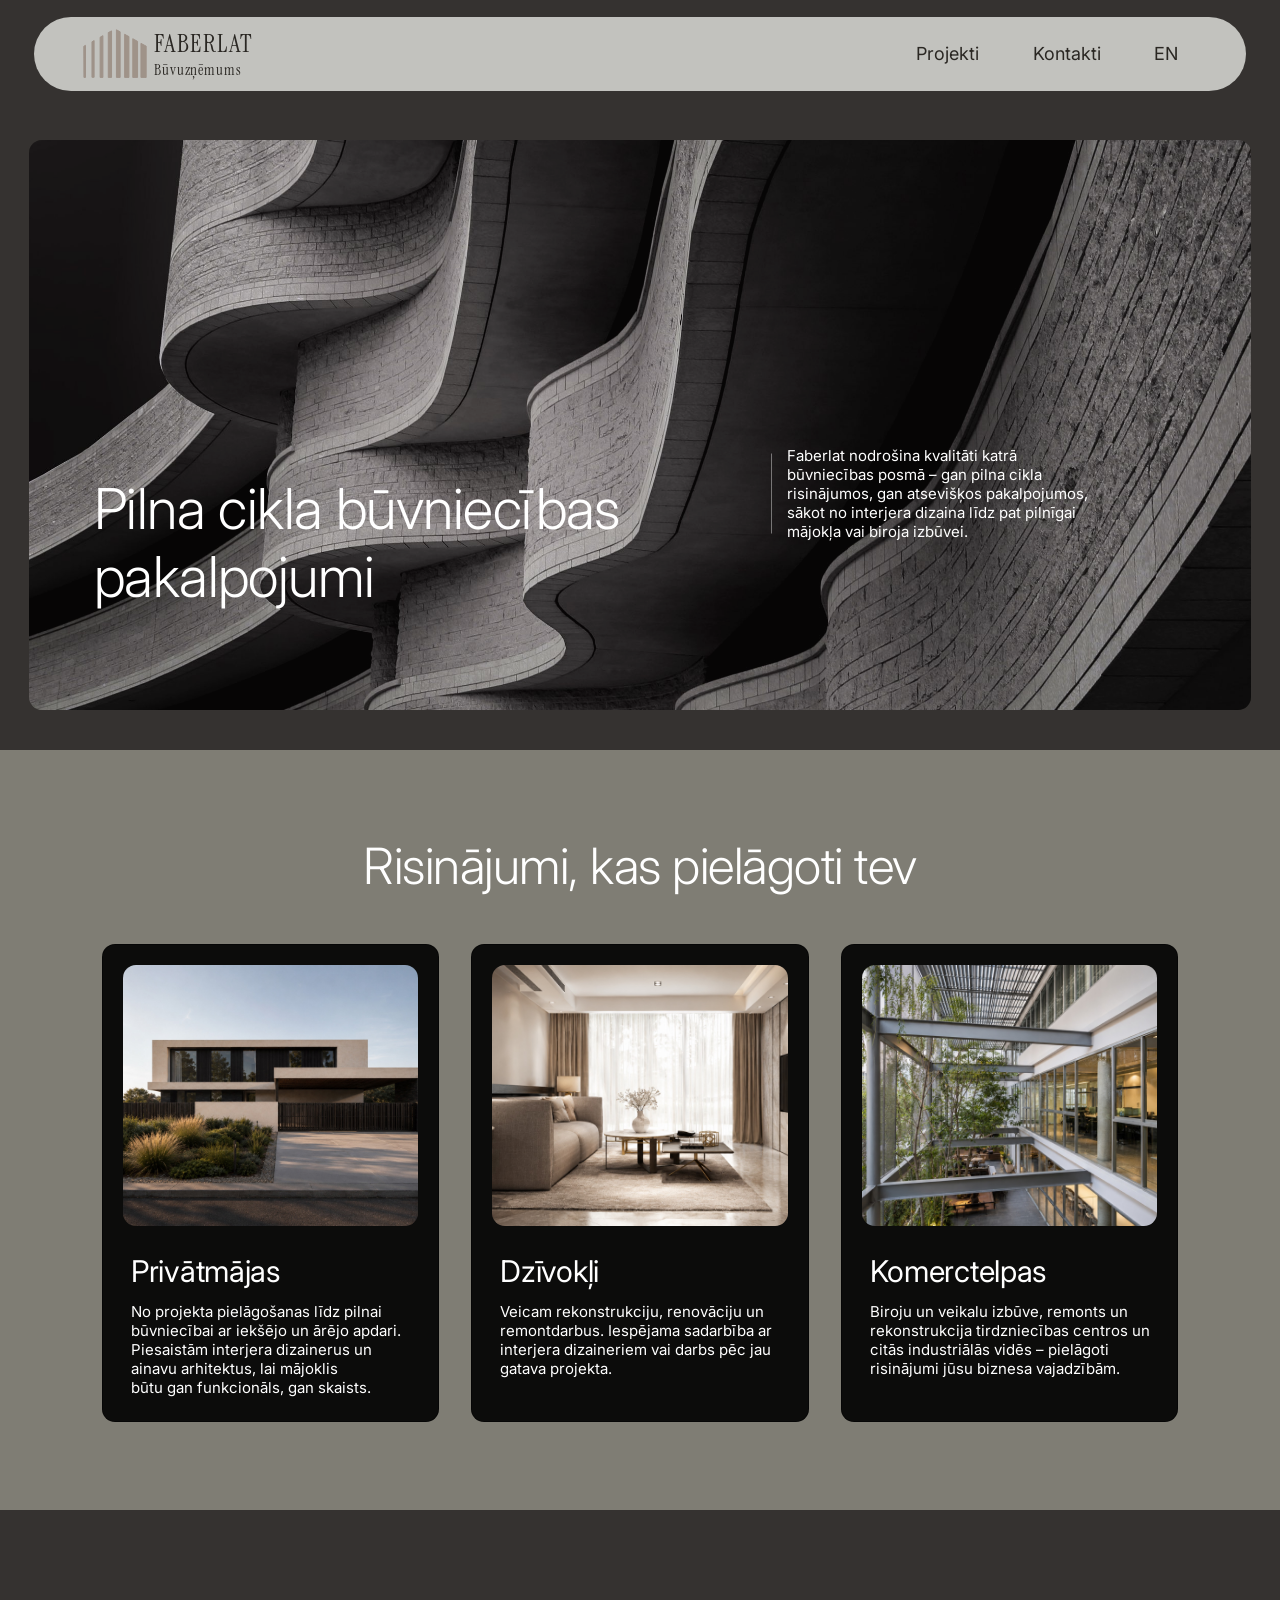
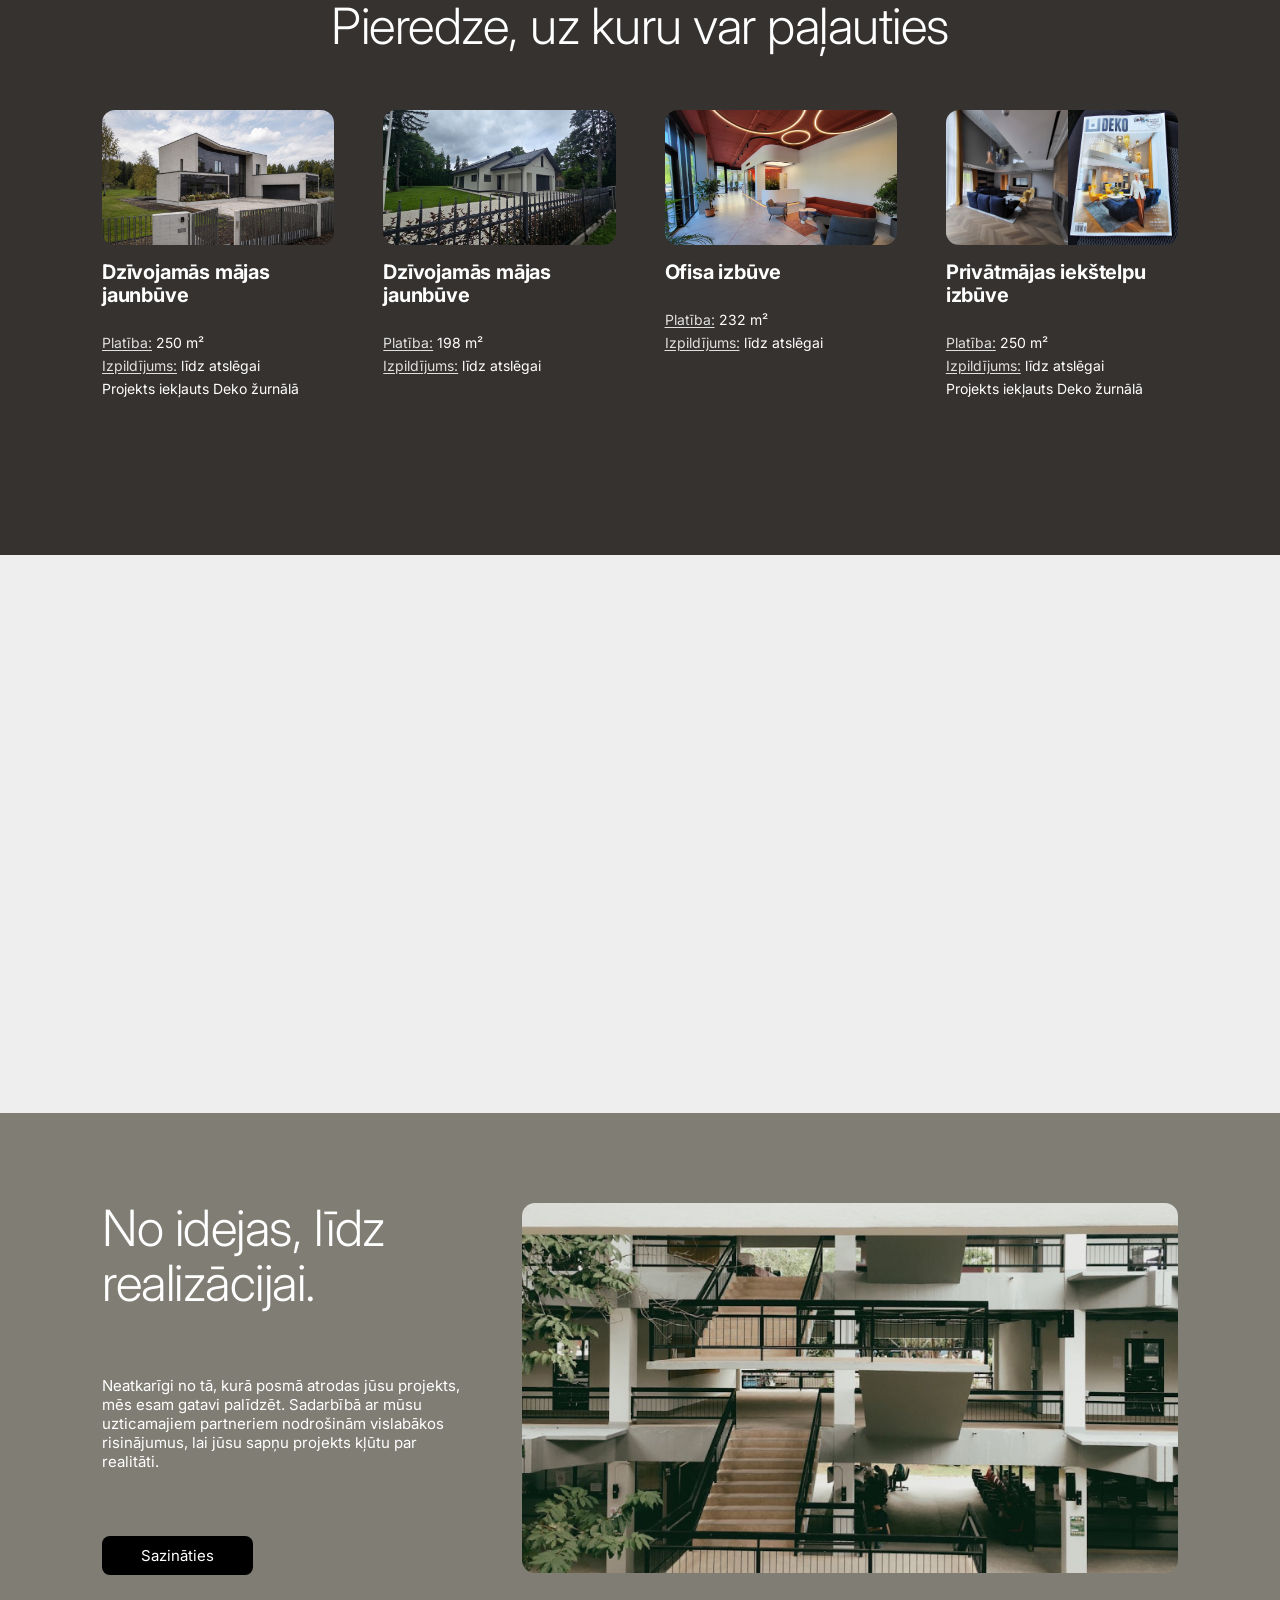
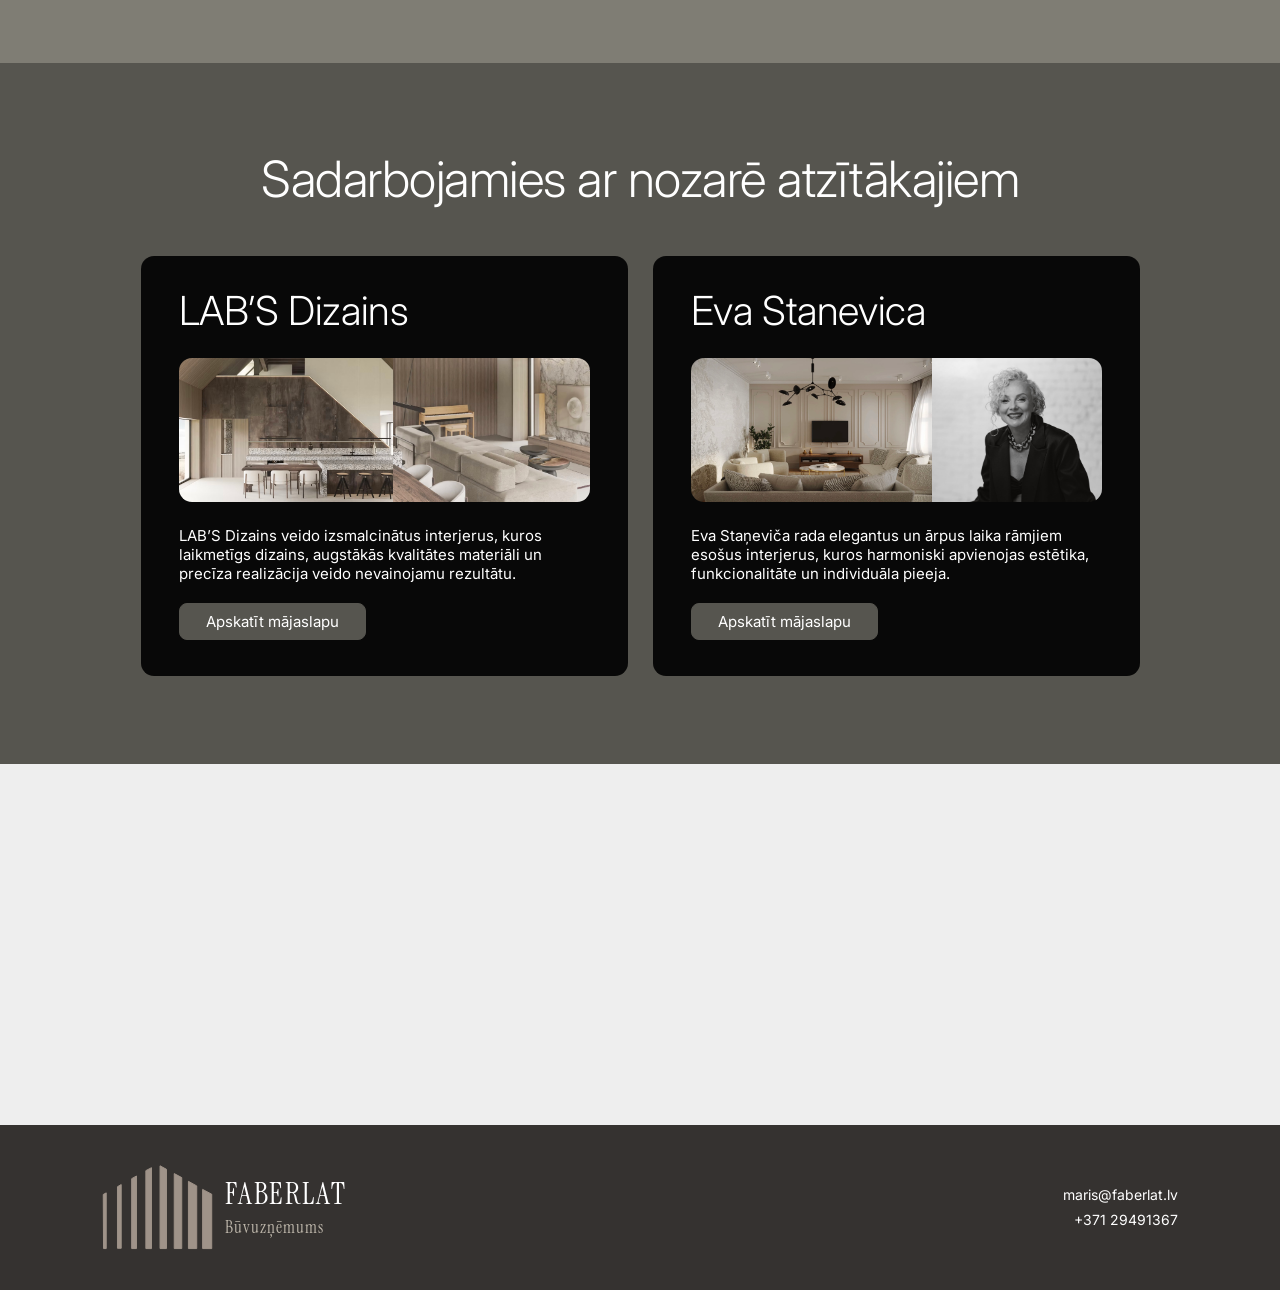
==== commit 2c754189: "Add files via upload" ====
--- a/index.html
+++ b/index.html
@@ -1,159 +1,255 @@
 <!DOCTYPE html>
 <html lang="lv">
 <head>
-<meta name="viewport" content="width=device-width, initial-scale=1"/>
-<meta charset="utf-8" />
-<title>Faberlat – Pilna cikla būvniecības pakalpojumi</title>
+<meta charset="UTF-8">
+<meta name="viewport" content="width=device-width, initial-scale=1.0">
+<title>Faberlat — Pilna cikla būvniecības pakalpojumi</title>
+<meta name="description" content="Faberlat nodrošina kvalitāti katrā būvniecības posmā – gan pilna cikla risinājumos, gan atsevišķos pakalpojumos.">
 <link rel="preconnect" href="https://fonts.googleapis.com">
 <link rel="preconnect" href="https://fonts.gstatic.com" crossorigin>
-<link href="https://fonts.googleapis.com/css2?family=Inter:wght@300;400;700&family=Instrument+Serif&display=swap" rel="stylesheet">
-<link rel="stylesheet" href="globals.css">
+<link href="https://fonts.googleapis.com/css2?family=Poppins:wght@500;600;700&family=Inter:wght@300;400;500;600&family=Instrument+Serif&display=swap" rel="stylesheet">
 <link rel="stylesheet" href="style.css">
 </head>
 <body>
-<div class="LANDING">
-
-  <!-- NAV -->
-  <div class="frame">
-    <div class="text-wrapper">Projekti</div>
-    <div class="div">Kontakti</div>
-    <div class="text-wrapper-2">EN</div>
-    <div class="group">
-      <img class="vector"   src="img/vector-9.svg"    alt="" />
-      <img class="img"      src="img/vector-10.svg"   alt="" />
-      <img class="vector-2" src="img/vector-11.svg"   alt="" />
-      <img class="vector-3" src="img/image.svg"       alt="" />
-      <img class="vector-4" src="img/vector-13.svg"   alt="" />
-      <img class="vector-5" src="img/vector-14-2.svg" alt="" />
-      <img class="vector-6" src="img/vector-15.svg"   alt="" />
-      <img class="vector-7" src="img/vector-16-2.svg" alt="" />
-    </div>
-    <div class="text-wrapper-3">FABERLAT</div>
-    <div class="text-wrapper-4">Būvuzņēmums</div>
+
+<header class="site-header">
+  <div class="container">
+    <a href="index.html" class="logo">
+      <svg class="logo-mark" viewBox="0 0 66 51" fill="var(--logo-mark)" xmlns="http://www.w3.org/2000/svg" aria-hidden="true">
+        <path d="M2.25289 50.0383V16.9206L0.501472 17.8759L0.660692 50.0383H2.25289Z" stroke="var(--logo-mark)"/>
+        <path d="M8.93999 49.8791H11.1691V11.9848L8.93999 13.2586V49.8791Z" stroke="var(--logo-mark)"/>
+        <path d="M20.2445 50.0383V6.88981L17.3785 8.482V50.0383H20.2445Z" stroke="var(--logo-mark)"/>
+        <path d="M29.161 50.0686V1.95401L25.8174 3.70542V50.0383L29.161 50.0686Z" stroke="var(--logo-mark)"/>
+        <path d="M38.0772 2.90932L34.2559 0.839472V50.0383H38.0772V2.90932Z" stroke="var(--logo-mark)"/>
+        <path d="M47.1526 7.84513L42.6945 5.45683V50.0383H47.1526V7.84513Z" stroke="var(--logo-mark)"/>
+        <path d="M56.0688 50.0383H51.133V10.0742L56.0688 12.7809V50.0383Z" stroke="var(--logo-mark)"/>
+        <path d="M64.9853 17.7167L59.5719 14.8508V50.0383L64.9853 50.0578V17.7167Z" stroke="var(--logo-mark)"/>
+      </svg>
+      <span class="logo-text">
+        <span class="name">FABERLAT</span>
+        <span class="tagline">Būvuzņēmums</span>
+      </span>
+    </a>
+    <nav class="nav">
+      <a href="projekti.html">Projekti</a>
+      <a href="kontakti.html">Kontakti</a>
+      <a href="#" class="lang">EN</a>
+    </nav>
+    <button class="nav-toggle" aria-label="Atvērt izvēlni" aria-expanded="false">☰</button>
   </div>
-
-  <!-- HERO -->
-  <div class="frame-3">
-    <img class="low-angle-greyscale" src="img/low-angle-greyscale-building-with-modern-brutalist-architecture-sunlight-1.png" alt="Faberlat" />
-    <div class="text-wrapper-10">Pilna cikla būvniecības pakalpojumi</div>
-    <p class="p">Faberlat nodrošina kvalitāti katrā būvniecības posmā – gan pilna cikla risinājumos, gan atsevišķos pakalpojumos, sākot no interjera dizaina līdz pat pilnīgai mājokļa vai biroja izbūvei.</p>
-    <img class="line" src="img/line-85.svg" alt="" />
+</header>
+
+<main>
+
+  <!-- Hero -->
+  <section class="hero hero--photo">
+    <div class="container">
+      <div class="hero-photo">
+        <img src="images/hero-building.jpg" alt="Zemas kadrēšanas leņķa melnbaltā fotogrāfija ar moderna brutālisma arhitektūru saulē" class="hero-photo-img">
+        <div class="hero-overlay">
+          <h1>Pilna cikla būvniecības pakalpojumi</h1>
+          <div class="hero-note">
+            <span class="hero-divider" aria-hidden="true"></span>
+            <p>Faberlat nodrošina kvalitāti katrā būvniecības posmā – gan pilna cikla risinājumos, gan atsevišķos pakalpojumos, sākot no interjera dizaina līdz pat pilnīgai mājokļa vai biroja izbūvei.</p>
+          </div>
+        </div>
+      </div>
+    </div>
+  </section>
+
+  <!-- Risinājumi -->
+  <section class="section section--taupe">
+    <div class="container">
+      <div class="section-head section-head--center reveal">
+        <h2>Risinājumi, kas pielāgoti tev</h2>
+      </div>
+      <div class="card-grid">
+        <article class="solution-card reveal">
+          <div class="card-media">
+            <img src="images/solutions-house.jpg" alt="Moderna privātmāja ar plakanu jumtu un dārzu">
+          </div>
+          <div class="card-body">
+            <h3>Privātmājas</h3>
+            <p style="max-width: 342px;">No projekta pielāgošanas līdz pilnai būvniecībai ar iekšējo un ārējo apdari. Piesaistām interjera dizainerus un ainavu arhitektus, lai mājoklis <br>būtu gan funkcionāls, gan skaists.</p>
+          </div>
+        </article>
+        <article class="solution-card reveal">
+          <div class="card-media">
+            <img src="images/solutions-apartment.jpg" alt="Gaišs dzīvokļa dzīvojamās istabas interjers" style="object-position: 100% 50%;">
+          </div>
+          <div class="card-body">
+            <h3>Dzīvokļi</h3>
+            <p style="max-width: 286px;">Veicam rekonstrukciju, renovāciju un remontdarbus. Iespējama sadarbība ar interjera dizaineriem vai darbs pēc jau gatava projekta.</p>
+          </div>
+        </article>
+        <article class="solution-card reveal">
+          <div class="card-media">
+            <img src="images/solutions-commercial.jpg" alt="Komerctelpu stikla atrijs ar zaļumiem" style="object-position: 50% 35.7%;">
+          </div>
+          <div class="card-body">
+            <h3>Komerctelpas</h3>
+            <p style="max-width: 294px;">Biroju un veikalu izbūve, remonts un rekonstrukcija tirdzniecības centros un citās industriālās vidēs – pielāgoti risinājumi jūsu biznesa vajadzībām.</p>
+          </div>
+        </article>
+      </div>
+    </div>
+  </section>
+
+  <!-- Pieredze, uz kuru var paļauties -->
+  <section class="section section--dark">
+    <div class="container">
+      <div class="section-head section-head--center reveal">
+        <h2>Pieredze, uz kuru var paļauties</h2>
+      </div>
+      <div class="mini-grid">
+        <article class="mini-card reveal">
+          <div class="card-media">
+            <img src="images/project-newbuild-1.jpg" alt="Jaunbūvēta dzīvojamā māja ar modernu fasādi" style="object-position: 0% 21%;">
+          </div>
+          <h4>Dzīvojamās mājas jaunbūve</h4>
+          <p class="meta"><span class="label">Platība:</span> 250 m²</p>
+          <p class="meta"><span class="label">Izpildījums:</span> līdz atslēgai</p>
+          <p class="meta">Projekts iekļauts Deko žurnālā</p>
+        </article>
+        <article class="mini-card reveal">
+          <div class="card-media">
+            <img src="images/project-newbuild-2.jpg" alt="Jaunbūvēta dzīvojamā māja ar žogotu pagalmu" style="object-position: 50% 2%;">
+          </div>
+          <h4>Dzīvojamās mājas jaunbūve</h4>
+          <p class="meta"><span class="label">Platība:</span> 198 m²</p>
+          <p class="meta"><span class="label">Izpildījums:</span> līdz atslēgai</p>
+        </article>
+        <article class="mini-card reveal">
+          <div class="card-media">
+            <img src="images/project-office.jpg" alt="Biroja interjers ar sarkanu griestu apgaismojumu" style="object-position: 50% 21.8%;">
+          </div>
+          <h4>Ofisa izbūve</h4>
+          <p class="meta"><span class="label">Platība:</span> 232 m²</p>
+          <p class="meta"><span class="label">Izpildījums:</span> līdz atslēgai</p>
+        </article>
+        <article class="mini-card reveal">
+          <div class="card-media is-collage">
+            <img src="images/project-interior-photo.jpg" alt="Privātmājas iekštelpu interjers" style="flex-basis: 52.5%; object-position: 100% 21.8%;">
+            <img src="images/project-interior-magazine.jpg" alt="Deko žurnāla vāks ar šo projektu" style="flex-basis: 47.5%; object-position: 0% 38.5%;">
+          </div>
+          <h4>Privātmājas iekštelpu izbūve</h4>
+          <p class="meta"><span class="label">Platība:</span> 250 m²</p>
+          <p class="meta"><span class="label">Izpildījums:</span> līdz atslēgai</p>
+          <p class="meta">Projekts iekļauts Deko žurnālā</p>
+        </article>
+      </div>
+      <div class="section-footer reveal">
+        <a href="projekti.html" class="btn btn--taupe">Skatīt vairāk</a>
+      </div>
+    </div>
+  </section>
+
+  <!-- Pieredze skaitļos -->
+  <section class="section section--offwhite">
+    <div class="container">
+      <div class="section-head section-head--center reveal">
+        <h2>Pieredze skaitļos</h2>
+      </div>
+      <div class="stats-bar reveal">
+        <div class="stats-bar-grid">
+          <div class="stat-item">
+            <div class="num">30+</div>
+            <div class="label" style="max-width: 171px;">Gadu pieredze būvniecības nozarē</div>
+          </div>
+          <div class="stat-item">
+            <div class="num">50+</div>
+            <div class="label" style="max-width: 100px;">Realizēti projekti</div>
+          </div>
+          <div class="stat-item">
+            <div class="num">100%</div>
+            <div class="label" style="max-width: 116px;">Apmierinātu klientu</div>
+          </div>
+        </div>
+      </div>
+    </div>
+  </section>
+
+  <!-- No idejas, līdz realizācijai -->
+  <section class="section section--taupe">
+    <div class="container split">
+      <div class="reveal">
+        <h2>No idejas, līdz realizācijai.</h2>
+        <p>Neatkarīgi no tā, kurā posmā atrodas jūsu projekts, mēs esam gatavi palīdzēt. Sadarbībā ar mūsu uzticamajiem partneriem nodrošinām vislabākos risinājumus, lai jūsu sapņu projekts kļūtu par realitāti.</p>
+        <a href="kontakti.html" class="btn btn--dark">Sazināties</a>
+      </div>
+      <div class="hero-media reveal">
+        <img src="images/idea-to-reality.jpg" alt="Ēkas iekšpagalms ar kāpnēm un stikla galeriju" style="object-position: 0% 100%;">
+      </div>
+    </div>
+  </section>
+
+  <!-- Sadarbojamies -->
+  <section class="section section--slate">
+    <div class="container">
+      <div class="section-head section-head--center reveal">
+        <h2>Sadarbojamies ar nozarē atzītākajiem</h2>
+      </div>
+      <div class="partner-grid">
+        <article class="partner-card reveal">
+          <h3>LAB’S Dizains</h3>
+          <div class="card-media">
+            <img src="images/partner-labs-1.jpg" alt="LAB’S Dizains veidots virtuves interjers" style="flex-basis: 52.3%; object-position: 50% 100%;">
+            <img src="images/partner-labs-2.jpg" alt="LAB’S Dizains veidots interjera detaļas" style="flex-basis: 47.7%; object-position: 50% 100%;">
+          </div>
+          <p>LAB’S Dizains veido izsmalcinātus interjerus, kuros laikmetīgs dizains, augstākās kvalitātes materiāli un precīza realizācija veido nevainojamu rezultātu.</p>
+          <a href="#" class="btn btn--slate">Apskatīt mājaslapu</a>
+        </article>
+        <article class="partner-card reveal">
+          <h3>Eva Stanevica</h3>
+          <div class="card-media">
+            <img src="images/partner-eva-2.jpg" alt="Eva Staņevičas veidots dzīvojamās istabas interjers" style="flex-basis: 58.7%; object-position: 50% 97%;">
+            <div style="position: relative; overflow: hidden; flex-basis: 41.3%; height: 100%;">
+              <img src="images/partner-eva-1.jpg" alt="Interjera dizainere Eva Staņeviča" style="position: absolute; max-width: none; width: 125.83%; height: 185.92%; left: -25.71%; top: -19.01%;">
+            </div>
+          </div>
+          <p>Eva Staņeviča rada elegantus un ārpus laika rāmjiem esošus interjerus, kuros harmoniski apvienojas estētika, funkcionalitāte un individuāla pieeja.</p>
+          <a href="#" class="btn btn--slate">Apskatīt mājaslapu</a>
+        </article>
+      </div>
+    </div>
+  </section>
+
+  <!-- Final CTA -->
+  <section class="cta-band">
+    <div class="container reveal">
+      <h2>Uzzini vairāk kā varam Tev palīdzēt!</h2>
+      <p>Sazinies ar mums, un mēs atradīsim risinājumu, kas vislabāk atbilst tavām vajadzībām!</p>
+      <a href="kontakti.html" class="btn btn--slate">Kontakti</a>
+    </div>
+  </section>
+
+</main>
+
+<footer class="site-footer">
+  <div class="container">
+    <a href="index.html" class="logo">
+      <svg class="logo-mark" viewBox="0 0 112 87" fill="var(--logo-mark)" xmlns="http://www.w3.org/2000/svg" aria-hidden="true">
+        <path d="M3.51629 85.5284V28.521L0.501472 30.1654L0.775547 85.5284H3.51629Z" stroke="var(--logo-mark)"/>
+        <path d="M15.0272 85.254H18.8643V20.0244L15.0272 22.217V85.254Z" stroke="var(--logo-mark)"/>
+        <path d="M34.4863 85.5285V11.2544L29.553 13.9951V85.5285H34.4863Z" stroke="var(--logo-mark)"/>
+        <path d="M49.8349 85.5804V2.75781L44.0793 5.77263V85.5282L49.8349 85.5804Z" stroke="var(--logo-mark)"/>
+        <path d="M65.1829 4.40232L58.6051 0.839355V85.5283H65.1829V4.40232Z" stroke="var(--logo-mark)"/>
+        <path d="M80.8049 12.8987L73.1308 8.7876V85.5283H80.8049V12.8987Z" stroke="var(--logo-mark)"/>
+        <path d="M96.1529 85.5279H87.6566V16.7354L96.1529 21.3946V85.5279Z" stroke="var(--logo-mark)"/>
+        <path d="M111.501 29.8909L102.183 24.9575V85.5279L111.501 85.5614V29.8909Z" stroke="var(--logo-mark)"/>
+      </svg>
+      <span class="logo-text">
+        <span class="name">FABERLAT</span>
+        <span class="tagline">Būvuzņēmums</span>
+      </span>
+    </a>
+    <div class="foot-contact">
+      <div>maris@faberlat.lv</div>
+      <div>+371 29491367</div>
+    </div>
   </div>
-
-  <!-- SERVICES -->
-  <div class="frame-8">
-    <div class="text-wrapper-41">Risinājumi, kas pielāgoti tev</div>
-    <div class="rectangle-13"></div>
-    <div class="rectangle-14"></div>
-    <div class="rectangle-15"></div>
-    <div class="img-wrapper"><img class="image-2" src="img/image-17.png" alt="Privātmājas" /></div>
-    <div class="frame-9"><img class="image-3" src="img/image-14.png" alt="Dzīvokļi" /></div>
-    <div class="frame-10"><img class="image-4" src="img/image-16.png" alt="Komerctelpas" /></div>
-    <div class="text-wrapper-47">Privātmājas</div>
-    <div class="text-wrapper-48">Dzīvokļi</div>
-    <div class="text-wrapper-49">Komerctelpas</div>
-    <p class="no-projekta-piel-go">No projekta pielāgošanas līdz pilnai būvniecībai ar iekšējo un ārējo apdari. Piesaistām interjera dizainerus un ainavu arhitektus, lai mājoklis būtu gan funkcionāls, gan skaists.</p>
-    <p class="text-wrapper-42">Veicam rekonstrukciju, renovāciju un remontdarbus. Iespējama sadarbība ar interjera dizaineriem vai darbs pēc jau gatava projekta.</p>
-    <p class="text-wrapper-43">Biroju un veikalu izbūve, remonts un rekonstrukcija tirdzniecības centros un citās industriālās vidēs – pielāgoti risinājumi jūsu biznesa vajadzībām.</p>
-    <div class="rectangle-18"></div>
-    <div class="rectangle-16"></div>
-    <div class="rectangle-17"></div>
-    <div class="text-wrapper-46">Uzzināt vairāk</div>
-    <div class="text-wrapper-44">Uzzināt vairāk</div>
-    <div class="text-wrapper-45">Uzzināt vairāk</div>
-  </div>
-
-  <!-- PROJECTS -->
-  <div class="frame-4">
-    <p class="text-wrapper-11">Pieredze, uz kuru var paļauties</p>
-    <div class="rectangle"></div>
-    <div class="rectangle-2"></div>
-    <div class="rectangle-3"></div>
-    <div class="rectangle-4"></div>
-    <div class="text-wrapper-12">Papildinošs materiāls</div>
-    <div class="text-wrapper-13">Papildinošs materiāls</div>
-    <div class="text-wrapper-14">Papildinošs materiāls</div>
-    <div class="text-wrapper-15">Papildinošs materiāls</div>
-    <div class="text-wrapper-16">Privātmāja mārupē.</div>
-    <div class="text-wrapper-17">Privātmāja Jūrmalā.</div>
-    <div class="text-wrapper-18">Printful ofiss</div>
-    <div class="text-wrapper-19">Veikals Riga Plaza.</div>
-    <p class="plat-ba-m-izpild"><span class="span">Platība:</span><span class="text-wrapper-20"> 250 m².<br/></span><span class="span">Izpildījums:</span><span class="text-wrapper-20"> līdz atslēgai.<br/>Projekts iekļauts Deko žurnālā</span></p>
-    <p class="plat-ba-m-izpild-2"><span class="span">Platība:</span><span class="text-wrapper-20"> 250 m².<br/></span><span class="span">Izpildījums:</span><span class="text-wrapper-20"> līdz atslēgai.<br/>Projekts iekļauts Deko žurnālā</span></p>
-    <p class="plat-ba-m-izpild-3"><span class="span">Platība:</span><span class="text-wrapper-20"> 250 m².<br/></span><span class="span">Izpildījums:</span><span class="text-wrapper-20"> līdz atslēgai.<br/>Atzīts...</span></p>
-    <p class="plat-ba-m-izpild-4"><span class="span">Platība:</span><span class="text-wrapper-20"> 250 m².<br/></span><span class="span">Izpildījums:</span><span class="text-wrapper-20"> līdz atslēgai.</span></p>
-  </div>
-
-  <!-- STATS -->
-  <div class="frame-5">
-    <div class="rectangle-5"></div>
-    <div class="text-wrapper-21">Pieredze skaitļos</div>
-    <div class="text-wrapper-22">30+</div>
-    <div class="text-wrapper-23">50+</div>
-    <div class="text-wrapper-24">100%</div>
-    <div class="text-wrapper-25">Gadu pieredze būvniecības nozarē</div>
-    <div class="text-wrapper-26">Realizēti projekti</div>
-    <div class="text-wrapper-27">Apmierinātu klientu</div>
-    <img class="line-2" src="img/line-4.svg" alt="" />
-    <img class="line-3" src="img/line-6.svg" alt="" />
-  </div>
-
-  <!-- CTA SPLIT -->
-  <div class="frame-7">
-    <div class="text-wrapper-38">No idejas, līdz realizācijai.</div>
-    <p class="text-wrapper-39">Neatkarīgi no tā, kurā posmā atrodas jūsu projekts, mēs esam gatavi palīdzēt. Sadarbībā ar mūsu uzticamajiem partneriem nodrošinām vislabākos risinājumus, lai jūsu sapņu projekts kļūtu par realitāti.</p>
-    <div class="rectangle-12"></div>
-    <div class="text-wrapper-40">Sazināties</div>
-    <div class="image-wrapper"><img class="image" src="img/image-12.png" alt="" /></div>
-  </div>
-
-  <!-- PARTNERS -->
-  <div class="frame-6">
-    <div class="text-wrapper-28">Sadarbojamies ar nozarē atzītākajiem</div>
-    <div class="rectangle-6"></div>
-    <div class="rectangle-7"></div>
-    <div class="rectangle-8"></div>
-    <div class="text-wrapper-29">Partnera nosaukums</div>
-    <div class="text-wrapper-30">Partnera nosaukums</div>
-    <div class="text-wrapper-31">Partnera nosaukums</div>
-    <p class="text-wrapper-32">Lorem ipsum dolor sit amet, consectetur adipiscing elit, sed do eiusmod tempor incididunt ut labore et dolore magna aliqua.</p>
-    <p class="text-wrapper-33">Lorem ipsum dolor sit amet, consectetur adipiscing elit, sed do eiusmod tempor incididunt ut labore et dolore magna aliqua.</p>
-    <p class="text-wrapper-34">Lorem ipsum dolor sit amet, consectetur adipiscing elit, sed do eiusmod tempor incididunt ut labore et dolore magna aliqua.</p>
-    <div class="rectangle-9"></div>
-    <div class="rectangle-10"></div>
-    <div class="rectangle-11"></div>
-    <div class="text-wrapper-35">Uzzināt vairāk</div>
-    <div class="text-wrapper-36">Uzzināt vairāk</div>
-    <div class="text-wrapper-37">Uzzināt vairāk</div>
-  </div>
-
-  <!-- CONTACT CTA -->
-  <div class="frame-11">
-    <p class="text-wrapper-50">Uzzini vairāk kā varam Tev palīdzēt!</p>
-    <p class="text-wrapper-51">Sazinies ar mums, un mēs atradīsim risinājumu, kas vislabāk atbilst tavām vajadzībām!</p>
-    <div class="rectangle-19"></div>
-    <div class="text-wrapper-52">Kontakti</div>
-  </div>
-
-  <!-- FOOTER -->
-  <div class="frame-2">
-    <div class="text-wrapper-5">Pilna cikla būvniecības pakalpojumi</div>
-    <div class="text-wrapper-6">maris@faberlat.lv</div>
-    <div class="text-wrapper-7">+371 29491367</div>
-    <div class="group-2">
-      <img class="vector-8"  src="img/vector-9-2.svg"  alt="" />
-      <img class="vector-9"  src="img/vector-10-2.svg" alt="" />
-      <img class="vector-10" src="img/vector-11-2.svg" alt="" />
-      <img class="vector-11" src="img/vector-12.svg"   alt="" />
-      <img class="vector-12" src="img/vector-13-2.svg" alt="" />
-      <img class="vector-13" src="img/vector-14.svg"   alt="" />
-      <img class="vector-14" src="img/vector-15-2.svg" alt="" />
-      <img class="vector-15" src="img/vector-16.svg"   alt="" />
-    </div>
-    <div class="text-wrapper-8">FABERLAT</div>
-    <div class="text-wrapper-9">Būvuzņēmums</div>
-  </div>
-
-</div>
+</footer>
+
+<script src="script.js"></script>
 </body>
 </html>
--- a/style.css
+++ b/style.css
@@ -1,1387 +1,1072 @@
-.LANDING {
-  background-color: #ffffff;
-  width: 1440px;
-  min-height: 4356px;
-  position: relative;
+/* ==========================================================================
+   FABERLAT — shared stylesheet
+   ========================================================================== */
+
+:root {
+  /* Palette, lifted from the Figma design */
+  --dark:         #353230;   /* header / footer / hero — value pulled from Figma */
+  --dark-2:       #2A2723;   /* slightly deeper, for depth on dark sections */
+  --dark-3:       #56554F;   /* partner section bg — value pulled from Figma */
+  --taupe:        #7F7D74;   /* mid warm-gray section bg — value pulled from Figma */
+  --cream:        #C9C2B3;   /* light beige section bg */
+  --offwhite:     #EEEEEE;   /* pale gray CTA / light section bg — value pulled from Figma (stats + final CTA both use exactly #eee) */
+  --white:        #FFFFFF;
+  --pill:         #C2C2BE;   /* header nav pill bg — value pulled from Figma */
+  --logo-mark:    #9F9389;   /* header logo icon bars — value pulled from Figma */
+  --card-dark:    rgba(0,0,0,0.9); /* near-black card fill on taupe/dark-3 sections */
+  --text-dark:    #2A2723;
+  --text-muted-on-dark: #BDB6AA;
+  --text-muted-on-light: #6B6459;
+  --line-on-dark: rgba(255,255,255,0.14);
+  --line-on-light: rgba(42,39,35,0.14);
+
+  --font-display: 'Poppins', 'Segoe UI', sans-serif;
+  --font-body: 'Inter', 'Segoe UI', sans-serif;
+  --font-serif: 'Instrument Serif', 'Georgia', serif;
+
+  --container: 1440px; /* real Figma frame width — was approximated at 1180px */
+  --radius: 4px;
+  --radius-btn: 8px;   /* buttons — value pulled from Figma */
+  --radius-card: 13px; /* cards / photo frames — value pulled from Figma */
+}
+
+* { box-sizing: border-box; }
+
+html { scroll-behavior: smooth; }
+
+body {
+  margin: 0;
+  font-family: var(--font-body);
+  color: var(--text-dark);
+  background: var(--offwhite);
+  line-height: 1.55;
+  -webkit-font-smoothing: antialiased;
+}
+
+h1, h2, h3, h4 {
+  font-family: var(--font-display);
+  margin: 0;
+  font-weight: 600;
+  line-height: 1.15;
+  letter-spacing: -0.01em;
+}
+
+p { margin: 0; }
+
+a { color: inherit; text-decoration: none; }
+
+img { max-width: 100%; display: block; }
+
+.container {
+  max-width: var(--container);
   margin: 0 auto;
-}
-
-.LANDING .frame {
-  position: absolute;
+  padding: 0 102px; /* real Figma side margin (102px on the 1440px frame) — was approximated at 32px */
+}
+
+/* Focus visibility (accessibility) */
+a:focus-visible,
+button:focus-visible {
+  outline: 2px solid var(--cream);
+  outline-offset: 3px;
+}
+
+/* ---------------------------------------------------------------------- */
+/* Header / nav                                                           */
+/* ---------------------------------------------------------------------- */
+
+.site-header {
+  background: var(--dark);
+  position: sticky;
   top: 0;
-  left: 0;
-  width: 1440px;
-  height: 100px;
-  background-color: #353230;
-}
-
-.LANDING .text-wrapper {
-  position: absolute;
-  top: 40px;
-  left: 1075px;
-  font-family: "Inter", Helvetica;
+  z-index: 100;
+  padding: 17px 34px 9px; /* exact Figma frame: 100px total = 17 + 74 (pill) + 9 */
+}
+
+.site-header .container {
+  display: flex;
+  align-items: center;
+  justify-content: space-between;
+  max-width: 1372px; /* the pill's own fixed width (1440 frame − 34px×2 site-header padding) — must not inherit the shared 1440 container cap or it overgrows past this on wide viewports */
+  height: 74px;
+  padding: 0 68px 0 49px; /* exact Figma pill insets: logo 49px from left, nav 68px from right */
+  background: var(--pill);
+  border-radius: 48px;
+}
+
+.logo {
+  display: flex;
+  align-items: center;
+  gap: 12px;
+  color: var(--white);
+}
+
+.logo-mark {
+  width: 30px;
+  height: 30px;
+  flex-shrink: 0;
+}
+
+.logo-text {
+  display: flex;
+  flex-direction: column;
+  line-height: 1.05;
+}
+
+.logo-text .name {
+  font-family: var(--font-display);
+  font-weight: 700;
+  font-size: 17px;
+  letter-spacing: 0.03em;
+}
+
+.logo-text .tagline {
+  font-size: 10px;
+  letter-spacing: 0.06em;
+  color: var(--text-muted-on-dark);
+  text-transform: uppercase;
+  margin-top: 2px;
+}
+
+/* Header logo/nav sit on the light pill — scoped overrides so the (still dark) footer logo is untouched */
+.site-header .logo {
+  gap: 6.5px;
+  color: var(--text-dark);
+}
+
+.site-header .logo-mark {
+  width: 64.484px;
+  height: 49.358px;
+}
+
+.site-header .logo-text {
+  gap: 7px;
+  line-height: 1;
+}
+
+.site-header .logo-text .name {
+  font-family: var(--font-serif);
   font-weight: 400;
-  color: #ffffff;
-  font-size: 18px;
-  letter-spacing: 0;
-  line-height: normal;
-  cursor: pointer;
-}
-
-.LANDING .div {
-  top: 40px;
-  left: 1192px;
-  font-family: "Inter", Helvetica;
-  font-size: 18px;
-  position: absolute;
-  font-weight: 400;
-  color: #ffffff;
-  letter-spacing: 0;
-  line-height: normal;
-  cursor: pointer;
-}
-
-.LANDING .text-wrapper-2 {
-  position: absolute;
-  top: 40px;
-  left: 1314px;
-  font-family: "Inter", Helvetica;
-  font-weight: 400;
-  color: #ffffff;
-  font-size: 18px;
-  letter-spacing: 0;
-  line-height: normal;
-  cursor: pointer;
-}
-
-.LANDING .group {
-  position: absolute;
-  top: 25px;
-  left: 83px;
-  width: 64px;
-  height: 49px;
-  display: flex;
-  align-items: flex-end;
-}
-
-.LANDING .vector { margin-top: 15.2px; width: 2.75px; height: 34.46px; margin-left: 0; }
-.LANDING .img { margin-top: 10.3px; width: 3.23px; height: 39.26px; margin-left: 5.7px; }
-.LANDING .vector-2 { margin-top: 5.2px; width: 3.87px; height: 44.5px; margin-left: 5.2px; }
-.LANDING .vector-3 { margin-top: 0.3px; width: 4.34px; height: 49.45px; margin-left: 4.6px; }
-.LANDING .vector-4 { margin-top: -0.8px; width: 4.82px; height: 50.54px; margin-left: 4.1px; }
-.LANDING .vector-5 { margin-top: 3.8px; width: 5.46px; height: 45.92px; margin-left: 3.6px; }
-.LANDING .vector-6 { margin-top: 8.4px; width: 5.94px; height: 41.31px; margin-left: 3px; }
-.LANDING .vector-7 { margin-top: 13.2px; width: 6.41px; height: 36.54px; margin-left: 2.5px; }
-
-.LANDING .text-wrapper-3 {
-  top: 41px;
-  left: 154px;
-  font-size: 20px;
-  letter-spacing: 1.2px;
-  position: absolute;
-  font-family: "Instrument Serif", Georgia, serif;
-  font-weight: 400;
-  color: #eee6e0;
-  line-height: normal;
-  white-space: nowrap;
-}
-
-.LANDING .text-wrapper-4 {
-  top: 61px;
-  left: 154px;
-  font-size: 12px;
-  letter-spacing: 0.72px;
-  position: absolute;
-  font-family: "Instrument Serif", Georgia, serif;
-  font-weight: 400;
-  color: #eee6e0;
-  line-height: normal;
-  white-space: nowrap;
-}
-
-/* FOOTER */
-.LANDING .frame-2 {
-  position: absolute;
-  top: 4063px;
-  left: 0;
-  width: 1440px;
-  height: 293px;
-  background-color: #353230;
-}
-
-.LANDING .text-wrapper-5 {
-  position: absolute;
-  top: 171px;
-  left: 114px;
-  width: 333px;
-  font-family: "Inter", Helvetica;
-  font-weight: 400;
-  color: #ffffff;
-  font-size: 20px;
-  letter-spacing: 0;
-  line-height: 35px;
-}
-
-.LANDING .text-wrapper-6 {
-  position: absolute;
-  top: 122px;
-  left: 993px;
-  width: 333px;
-  font-family: "Inter", Helvetica;
-  font-weight: 400;
-  color: #ffffff;
-  font-size: 20px;
-  text-align: right;
-  letter-spacing: 0;
-  line-height: 35px;
-}
-
-.LANDING .text-wrapper-7 {
-  position: absolute;
-  top: 171px;
-  left: 993px;
-  width: 333px;
-  font-family: "Inter", Helvetica;
-  font-weight: 400;
-  color: #ffffff;
-  font-size: 20px;
-  text-align: right;
-  letter-spacing: 0;
-  line-height: 35px;
-}
-
-.LANDING .group-2 {
-  position: absolute;
-  top: 49px;
-  left: 114px;
+  font-size: 25px;
+  letter-spacing: 1.5px;
+  color: var(--text-dark);
+}
+
+.site-header .logo-text .tagline {
+  font-family: var(--font-serif);
+  font-size: 15px;
+  letter-spacing: 0.9px;
+  color: var(--text-dark);
+  text-transform: none;
+  margin-top: 0;
+}
+
+/* Footer logo — Figma's footer instance of this lockup is a distinctly larger scale than the header's */
+.site-footer .logo {
+  gap: 12px;
+}
+
+.site-footer .logo-mark {
   width: 111px;
   height: 85px;
-  display: flex;
-  align-items: flex-end;
-}
-
-.LANDING .vector-8  { margin-top: 26.8px; width: 4.02px;  height: 58.35px; margin-left: 0; }
-.LANDING .vector-9  { margin-top: 18.3px; width: 4.84px;  height: 66.59px; margin-left: 10.5px; }
-.LANDING .vector-10 { margin-top: 9.6px;  width: 5.93px;  height: 75.62px; margin-left: 9.7px; }
-.LANDING .vector-11 { margin-top: 1.1px;  width: 6.76px;  height: 84.15px; margin-left: 8.6px; }
-.LANDING .vector-12 { margin-top: -0.8px; width: 7.58px;  height: 86.03px; margin-left: 7.8px; }
-.LANDING .vector-13 { margin-top: 7.1px;  width: 8.67px;  height: 78.08px; margin-left: 6.9px; }
-.LANDING .vector-14 { margin-top: 15.1px; width: 9.5px;   height: 70.14px; margin-left: 5.9px; }
-.LANDING .vector-15 { margin-top: 23.3px; width: 10.32px; height: 61.94px; margin-left: 5px; }
-
-.LANDING .text-wrapper-8 {
-  top: 99px;
-  left: 237px;
+}
+
+.site-footer .logo-text {
+  gap: 10px;
+  line-height: 1;
+}
+
+.site-footer .logo-text .name {
+  font-family: var(--font-serif);
+  font-weight: 400;
   font-size: 30px;
   letter-spacing: 1.8px;
-  position: absolute;
-  font-family: "Instrument Serif", Georgia, serif;
-  font-weight: 400;
-  color: #eee6e0;
-  line-height: normal;
-  white-space: nowrap;
-}
-
-.LANDING .text-wrapper-9 {
-  top: 126px;
-  left: 237px;
+}
+
+.site-footer .logo-text .tagline {
+  font-family: var(--font-serif);
   font-size: 17px;
   letter-spacing: 1.02px;
-  position: absolute;
-  font-family: "Instrument Serif", Georgia, serif;
-  font-weight: 400;
-  color: #eee6e0;
-  line-height: normal;
-  white-space: nowrap;
-}
-
-/* HERO */
-.LANDING .frame-3 {
-  position: absolute;
-  top: 100px;
-  left: 0;
-  width: 1440px;
-  height: 697px;
-  background-color: #353230;
-  border-bottom: 1px solid #929292;
-  overflow: hidden;
-}
-
-.LANDING .low-angle-greyscale {
-  position: absolute;
-  top: 15px;
-  left: 29px;
-  width: 1382px;
-  height: 645px;
-  object-fit: cover;
-}
-
-.LANDING .text-wrapper-10 {
-  position: absolute;
-  top: 345px;
-  left: 102px;
-  width: 603px;
-  height: 252px;
+  text-transform: none;
+  margin-top: 0;
+}
+
+.nav {
   display: flex;
   align-items: center;
-  font-family: "Inter", Helvetica;
+  gap: 53.5px; /* exact Figma nav-item spacing (measured 53–54px) */
+}
+
+.nav a {
+  color: var(--text-dark);
+  font-size: 18px;
+  font-weight: 400;
+  opacity: 1;
+  transition: opacity 0.15s ease;
+}
+
+.nav a:hover,
+.nav a[aria-current="page"] {
+  opacity: 1;
+}
+
+.nav a[aria-current="page"] {
+  border-bottom: 1px solid var(--text-dark);
+  padding-bottom: 4px;
+}
+
+.nav .lang {
+  font-size: 18px;
+}
+
+.nav-toggle {
+  display: none;
+  background: none;
+  border: 0;
+  color: var(--text-dark);
+  font-size: 24px;
+  cursor: pointer;
+  padding: 4px 8px;
+}
+
+/* ---------------------------------------------------------------------- */
+/* Hero                                                                    */
+/* ---------------------------------------------------------------------- */
+
+.hero {
+  background: var(--dark);
+  color: var(--white);
+  padding: 88px 0 96px;
+}
+
+.hero .container {
+  display: grid;
+  grid-template-columns: 568fr 668fr; /* Figma: 568px text column + 668px image column, no gap between them */
+  gap: 0;
+  align-items: center;
+}
+
+.hero.hero--text-only .container {
+  grid-template-columns: 1fr;
+}
+
+.hero.hero--text-only h1 {
+  max-width: none; /* the 568px column width below is specific to the two-column hero (Projekti) — kontakti's single-column hero shouldn't inherit it. Two classes here so this reliably beats .hero h1's max-width regardless of source order. */
+}
+
+.hero h1 {
+  font-family: var(--font-body); /* Figma sets this heading in a Light weight, not the base h1's Semibold */
   font-weight: 300;
-  color: #ffffff;
-  font-size: 70px;
-  letter-spacing: 0;
-  line-height: 84px;
-}
-
-.LANDING .p {
+  font-size: clamp(32px, 4vw, 50px);
+  max-width: 568px;
+}
+
+.hero p {
+  margin-top: 20px;
+  max-width: 46ch;
+  color: var(--text-muted-on-dark);
+  font-size: 15px;
+}
+
+.hero .hero-media { aspect-ratio: 668 / 323; }
+
+.hero-media {
+  border-radius: var(--radius-card); /* unified image radius site-wide — was the old, smaller --radius token */
+  overflow: hidden;
+  aspect-ratio: 4 / 3;
+}
+
+/* Home hero — full-bleed photo with text overlaid, per Figma */
+.hero.hero--photo {
+  padding: 40px 0;
+}
+
+.hero--photo .container {
+  display: block;
+  padding: 0 29px; /* the hero photo is a near-full-bleed exception — Figma insets it only 29px, not the standard 102px */
+}
+
+.hero-photo {
+  position: relative;
+  border-radius: var(--radius-card); /* unified site-wide image radius — Figma's hero frame actually specifies 30px, distinct from the 13px every other image uses, but this normalizes to one shared value per request */
+  overflow: hidden;
+  aspect-ratio: 1382 / 645;
+  background: var(--dark-2);
+}
+
+.hero-photo-img {
   position: absolute;
-  top: 378px;
-  left: 883px;
-  width: 351px;
-  height: 72px;
+  inset: 0;
+  width: 100%;
+  height: 100%;
+  object-fit: cover;
+  opacity: 0.85;
+}
+
+.hero-overlay {
+  position: absolute;
+  inset: 0;
+}
+
+.hero-overlay h1 {
+  position: absolute;
+  left: 5.3%;
+  top: 70.7%;
+  transform: translateY(-50%);
+  width: 43.6%;
+  font-family: var(--font-body);
+  font-weight: 300;
+  font-size: clamp(24px, 4.4vw, 70px);
+  line-height: 1.2;
+  color: var(--white);
+  max-width: none;
+}
+
+.hero-note {
+  position: absolute;
+  left: 60.7%;
+  top: 61.9%;
+  transform: translateY(-50%);
+  width: 27%;
   display: flex;
   align-items: center;
-  font-family: "Inter", Helvetica;
-  font-weight: 400;
-  color: #ffffff;
+  gap: 15px;
+}
+
+.hero-divider {
+  width: 1px;
+  height: 80px;
+  background: rgba(255, 255, 255, 0.4);
+  flex-shrink: 0;
+}
+
+.hero-note p {
+  margin: 0;
+  min-width: 0;
   font-size: 15px;
-  letter-spacing: 0;
-  line-height: normal;
-}
-
-.LANDING .line {
-  top: 374px;
-  left: 867px;
-  height: 80px;
-  object-fit: cover;
-  position: absolute;
-  width: 1px;
-}
-
-/* PROJECTS */
-.LANDING .frame-4 {
-  position: absolute;
-  top: 1602px;
-  left: 0;
-  width: 1440px;
-  height: 551px;
-  background-color: #353230;
-}
-
-.LANDING .text-wrapper-11 {
-  position: absolute;
-  top: 50px;
-  left: 299px;
-  width: 841px;
-  height: 61px;
+  line-height: normal; /* Figma sets this text style's line-height to Auto, not a custom multiplier */
+  color: var(--white);
+  max-width: none;
+}
+
+/* placeholder media block — swap the inner <img> for a real photo */
+.media-placeholder {
+  width: 100%;
+  height: 100%;
   display: flex;
   align-items: center;
   justify-content: center;
-  font-family: "Inter", Helvetica;
+  text-align: center;
+  background:
+    repeating-linear-gradient(135deg, rgba(255,255,255,0.05) 0 2px, transparent 2px 10px),
+    linear-gradient(160deg, #4a453e, #221f1c);
+  color: var(--text-muted-on-dark);
+  font-size: 13px;
+  padding: 16px;
+  border: 1px dashed var(--line-on-dark);
+}
+
+.media-placeholder span {
+  max-width: 20ch;
+}
+
+.section--cream .media-placeholder,
+.section--offwhite .media-placeholder {
+  background:
+    repeating-linear-gradient(135deg, rgba(0,0,0,0.04) 0 2px, transparent 2px 10px),
+    linear-gradient(160deg, #d9d3c5, #b9b19f);
+  color: var(--text-muted-on-light);
+  border-color: var(--line-on-light);
+}
+
+/* ---------------------------------------------------------------------- */
+/* Generic section shells                                                  */
+/* ---------------------------------------------------------------------- */
+
+.section {
+  padding: 88px 0;
+}
+
+.section--dark    { background: var(--dark);    color: var(--white); }
+.section--dark2   { background: var(--dark-2);  color: var(--white); }
+.section--slate   { background: var(--dark-3);  color: var(--white); }
+.section--taupe   { background: var(--taupe);   color: var(--white); }
+.section--cream   { background: var(--cream);   color: var(--text-dark); }
+.section--offwhite{ background: var(--offwhite);color: var(--text-dark); }
+.section--pill    { background: var(--pill);    color: var(--text-dark); } /* reuses the header pill color — Projekti alternates taupe/pill row backgrounds */
+
+.section-head {
+  margin-bottom: 48px;
+  max-width: 620px;
+}
+
+/* the "Pieredze" heading-to-grid gap in Figma is 54px, not the shared 48px default */
+.section--dark .section-head {
+  margin-bottom: 54px;
+}
+
+.section-head h2 {
+  font-family: var(--font-body);
   font-weight: 300;
-  color: #ffffff;
-  font-size: 50px;
+  font-size: clamp(28px, 4vw, 50px);
+  line-height: 1.15;
+}
+
+/* Several sections in the Figma file use a wide, centered heading rather than the default left-aligned one */
+.section-head--center {
+  max-width: none;
   text-align: center;
-  letter-spacing: 0;
-  line-height: normal;
-}
-
-.LANDING .rectangle {
-  position: absolute;
-  top: 165px;
-  left: 102px;
-  width: 272px;
-  height: 158px;
-  border-radius: 13px;
-  border: 1px solid #ffffff;
-}
-
-.LANDING .rectangle-2 {
-  position: absolute;
-  top: 165px;
-  left: 423px;
-  width: 272px;
-  height: 158px;
-  border-radius: 13px;
-  border: 1px solid #ffffff;
-}
-
-.LANDING .rectangle-3 {
-  position: absolute;
-  top: 165px;
-  left: 745px;
-  width: 272px;
-  height: 158px;
-  border-radius: 13px;
-  border: 1px solid #ffffff;
-}
-
-.LANDING .rectangle-4 {
-  position: absolute;
-  top: 165px;
-  left: 1066px;
-  width: 272px;
-  height: 158px;
-  border-radius: 13px;
-  border: 1px solid #ffffff;
-}
-
-.LANDING .text-wrapper-12 {
-  position: absolute;
-  top: 232px;
-  left: 111px;
-  width: 254px;
-  height: 24px;
+}
+
+.section--dark .section-head p,
+.section--dark2 .section-head p,
+.section--slate .section-head p,
+.section--taupe .section-head p {
+  color: var(--text-muted-on-dark);
+}
+
+.section--cream .section-head p,
+.section--offwhite .section-head p {
+  color: var(--text-muted-on-light);
+}
+
+.section-head p { margin-top: 12px; font-size: 15.5px; }
+
+/* ---------------------------------------------------------------------- */
+/* Solutions cards (home)                                                  */
+/* ---------------------------------------------------------------------- */
+
+.card-grid {
+  display: grid;
+  grid-template-columns: repeat(3, 1fr);
+  gap: 32px;
+}
+
+.solution-card {
+  background: var(--card-dark);
+  border: 1px solid rgba(0,0,0,0.5);
+  border-radius: var(--radius-card);
+  overflow: hidden;
+  padding: 20px;
+}
+
+.solution-card .card-media {
+  aspect-ratio: 353 / 312;
+  border-radius: var(--radius-card);
+  overflow: hidden;
+}
+
+.solution-card .card-media img {
+  width: 100%;
+  height: 100%;
+  object-fit: cover;
+}
+
+.solution-card .card-body {
+  padding: 28px 0 4px 8px; /* asymmetric on purpose: the paragraph's own max-width (set inline per card) needs room on the right, not padding */
+}
+
+.solution-card h3 {
+  font-family: var(--font-body);
+  font-weight: 400;
+  font-size: 30px;
+  color: var(--white);
+  margin-bottom: 14px;
+}
+
+.solution-card p {
+  font-size: 15px;
+  line-height: normal; /* Figma sets this text style's line-height to Auto, not a custom multiplier */
+  color: var(--white);
+}
+
+/* ---------------------------------------------------------------------- */
+/* Mini project cards (home — "Pieredze, uz kuru var paļauties")          */
+/* ---------------------------------------------------------------------- */
+
+.mini-grid {
+  display: grid;
+  grid-template-columns: repeat(4, 1fr);
+  gap: 49px;
+}
+
+.mini-card .card-media {
+  aspect-ratio: 272 / 158;
+  border-radius: var(--radius-card);
+  overflow: hidden;
+  margin-bottom: 16px;
+  display: flex;
+}
+
+.mini-card .card-media img {
+  width: 100%;
+  height: 100%;
+  object-fit: cover;
+  display: block;
+}
+
+.mini-card .card-media.is-collage img {
+  width: 50%;
+  flex: 1 1 50%;
+}
+
+.mini-card h4 {
+  font-family: var(--font-body);
+  font-weight: 700;
+  font-size: 20px;
+  color: var(--white);
+  margin-bottom: 25px;
+}
+
+.mini-card .meta {
+  font-size: 14px;
+  line-height: 1.5;
+  color: var(--white);
+}
+
+.mini-card .meta .label {
+  text-decoration: underline;
+  text-underline-offset: 2px;
+  opacity: 0.85;
+}
+
+.mini-card .meta + .meta { margin-top: 2px; }
+
+.section-footer {
+  margin-top: 33px;
+  text-align: center;
+}
+
+/* ---------------------------------------------------------------------- */
+/* Buttons                                                                 */
+/* ---------------------------------------------------------------------- */
+
+.btn {
+  display: inline-flex;
+  align-items: center;
+  gap: 8px;
+  padding: 13px 26px;
+  border-radius: var(--radius-btn);
+  font-size: 15px;
+  font-weight: 400; /* every button label in Figma is Inter Regular, never Semibold */
+  cursor: pointer;
+  border: 1px solid transparent;
+  transition: transform 0.15s ease, background 0.15s ease, border-color .15s ease;
+}
+
+.btn:hover { transform: translateY(-1px); }
+
+.btn--primary {
+  background: var(--cream);
+  color: var(--text-dark);
+}
+.btn--primary:hover { background: #ddd7c9; }
+
+.btn--outline {
+  background: transparent;
+  border-color: currentColor;
+  color: inherit;
+}
+.btn--outline:hover { background: rgba(255,255,255,0.08); }
+
+.btn--dark {
+  background: #000;
+  color: var(--white);
+  border-color: rgba(0,0,0,0.5);
+}
+.btn--dark:hover { background: #1a1a1a; }
+
+.btn--taupe {
+  background: var(--taupe);
+  color: var(--white);
+  border-color: var(--taupe);
+}
+.btn--taupe:hover { background: #726f65; }
+
+.btn--slate {
+  background: var(--dark-3);
+  color: var(--white);
+  border-color: var(--dark-3);
+}
+.btn--slate:hover { background: #47463f; }
+
+/* "Skatīt vairāk" now matches the other buttons' 15px text size (Figma was updated from 13px to 15px).
+   Padding (7px 29px) is unchanged — it was pixel-verified separately and not part of this fix. */
+.section-footer .btn { font-size: 15px; line-height: normal; padding: 7px 29px; }
+
+.section--cream .btn--outline:hover,
+.section--offwhite .btn--outline:hover {
+  background: rgba(0,0,0,0.05);
+}
+
+/* ---------------------------------------------------------------------- */
+/* Stats ("Pieredze skaitļos")                                             */
+/* ---------------------------------------------------------------------- */
+
+.stats-bar {
+  background: var(--taupe);
+  border-radius: var(--radius-card);
+  padding: 52px 92px 49px; /* horizontal inset corrected from 56px — pixel-verified against Figma's real column start positions */
+}
+
+.stats-bar-grid {
+  display: grid;
+  grid-template-columns: 1fr 1fr 1fr; /* equal thirds — a nonzero gap would push the column boundary (and the divider that sits on it) past the true 1/3 and 2/3 points, so spacing comes from item padding instead */
+  gap: 0;
+}
+
+.stat-item {
+  text-align: left;
+  padding-right: 40px;
+}
+
+.stat-item:not(:first-child) {
+  border-left: 1px solid rgba(255, 255, 255, 0.25);
+  padding-left: 40px;
+}
+
+.stat-item .num {
+  font-family: var(--font-body);
+  font-weight: 300;
+  font-size: clamp(44px, 6vw, 80px);
+  line-height: normal; /* Figma sets this text style's line-height to Auto, not a tight 1 */
+  color: var(--white);
+}
+
+.stat-item .label {
+  margin-top: 36px;
+  font-size: 15px;
+  color: var(--white);
+}
+
+/* ---------------------------------------------------------------------- */
+/* Split section ("No idejas, līdz realizācijai")                         */
+/* ---------------------------------------------------------------------- */
+
+.split {
+  display: grid;
+  grid-template-columns: 421fr 759fr; /* Figma's split is not 50/50 — text column is 421px, photo column 759px */
+  gap: 56px;
+  align-items: center;
+}
+
+.split h2 {
+  font-family: var(--font-body);
+  font-weight: 300;
+  font-size: clamp(28px, 5vw, 50px);
+  line-height: 1.1;
+  max-width: 16ch;
+}
+
+.split p {
+  margin-top: 65px;
+  color: var(--white);
+  font-size: 15px;
+  line-height: normal; /* Figma sets this text style's line-height to Auto, not a custom multiplier */
+  max-width: 42ch;
+}
+
+.split .btn {
+  margin-top: 65px;
+  padding: 7px 38px; /* this button's own padding is far more generous than the shared 13px/26px default */
+}
+
+.split .hero-media { aspect-ratio: 759 / 428; }
+
+.hero-media img {
+  width: 100%;
+  height: 100%;
+  object-fit: cover;
+}
+
+/* ---------------------------------------------------------------------- */
+/* Partner cards                                                          */
+/* ---------------------------------------------------------------------- */
+
+.partner-grid {
+  display: grid;
+  grid-template-columns: repeat(2, 1fr);
+  gap: 25px;
+  max-width: 999px; /* partner cards don't fill the full content width in Figma — they're centered in a narrower column */
+  margin: 0 auto;
+}
+
+.partner-card {
+  background: var(--card-dark);
+  border-radius: var(--radius-card);
+  overflow: hidden;
+  padding: 32px 38px 36px;
+  display: flex;
+  flex-direction: column;
+}
+
+.partner-card h3 {
+  font-family: var(--font-body);
+  font-weight: 300;
+  font-size: 40px;
+  color: var(--white);
+  margin-bottom: 24px;
+}
+
+.partner-card .card-media {
+  aspect-ratio: 407 / 142;
+  border-radius: var(--radius-card);
+  overflow: hidden;
+  display: flex;
+  margin-bottom: 24px;
+}
+
+.partner-card .card-media img {
+  width: 50%;
+  height: 100%;
+  flex: 1 1 50%;
+  object-fit: cover;
+}
+
+.partner-card p {
+  font-size: 15px;
+  line-height: normal; /* Figma sets this text style's line-height to Auto, not a custom multiplier */
+  color: var(--white);
+  margin-bottom: 20px;
+}
+
+.partner-card .btn {
+  align-self: flex-start;
+  padding-top: 8px; /* Figma's box math implies 11px, but the browser's real "normal" line-height for this font/size renders taller than Figma's own text-box height — 8px is what actually reproduces Figma's 35px total button height in a real browser */
+  padding-bottom: 8px;
+  line-height: normal; /* was inheriting body's 1.55 (23.25px line box), inflating height well past the padding */
+}
+
+/* ---------------------------------------------------------------------- */
+/* Final CTA band                                                          */
+/* ---------------------------------------------------------------------- */
+
+.cta-band {
+  background: var(--offwhite);
+  padding: 88px 0;
+  text-align: center;
+}
+
+.cta-band .btn {
+  padding-left: 45.5px; /* Figma's horizontal padding for this specific button (146px rect, ~55px text) */
+  padding-right: 45.5px;
+  padding-top: 8px; /* Figma's box math implies 11px, but the browser's real "normal" line-height for this font/size renders taller than Figma's own text-box height — 8px is what actually reproduces Figma's 35px total button height in a real browser */
+  padding-bottom: 8px;
+  line-height: normal; /* was inheriting body's 1.55 (23.25px line box), inflating height well past the padding */
+}
+
+.cta-band h2 {
+  font-family: var(--font-body);
+  font-weight: 300;
+  font-size: clamp(28px, 4vw, 50px);
+}
+
+.cta-band p {
+  margin: 14px auto 30px;
+  max-width: 46ch;
+  color: var(--text-dark);
+  font-size: 15px;
+}
+
+/* ---------------------------------------------------------------------- */
+/* Footer                                                                  */
+/* ---------------------------------------------------------------------- */
+
+.site-footer {
+  background: var(--dark);
+  color: var(--white);
+  padding: 40px 0;
+}
+
+.site-footer .container {
   display: flex;
   align-items: center;
-  justify-content: center;
-  font-family: "Inter", Helvetica;
+  justify-content: space-between;
+  flex-wrap: wrap;
+  gap: 16px;
+}
+
+.site-footer .foot-tag {
+  font-size: 12.5px;
+  color: var(--text-muted-on-dark);
+  margin-top: 4px;
+}
+
+.site-footer .foot-contact {
+  text-align: right;
+  font-size: 14px;
+}
+
+.site-footer .foot-contact div + div { margin-top: 4px; }
+
+/* ---------------------------------------------------------------------- */
+/* Projekti page — alternating project rows                               */
+/* ---------------------------------------------------------------------- */
+
+.project-row {
+  padding: 47px 0; /* Figma: each row frame is 488px tall around a fixed 394px-tall photo — 47px top/bottom, not a full-viewport-height section */
+}
+
+.project-row .container {
+  display: grid;
+  /* Figma's photo block is a fixed 722px, not half the row — text column gets the remaining 458px (1236 - 56 gap - 722) */
+  grid-template-columns: 458fr 722fr;
+  gap: 56px;
+  align-items: start; /* Figma anchors the text column near the top of the row, not vertically centered against the photo */
+}
+
+.project-row .container > *:not(.hero-media) {
+  margin-top: 24px; /* Figma: heading top sits ~20-30px below the photo's top edge, not flush with it */
+}
+
+/* Rows alternate by DOM order alone (image div first vs. text div first in the HTML) —
+   this just mirrors the column-width ratio to match, no direction:rtl trick needed. */
+.project-row.reverse .container {
+  grid-template-columns: 722fr 458fr;
+}
+
+.project-row h3 {
+  font-family: var(--font-body);
+  font-weight: 300;
+  font-size: clamp(28px, 3.2vw, 40px);
+  line-height: 1.2;
+  max-width: 430px;
+}
+
+.project-row .specs {
+  margin-top: 22px;
+  display: flex;
+  flex-direction: column;
+  font-size: 15px;
+  line-height: 1.5; /* Figma: lines are stacked with 0 margin, just their own line-height — no extra gap between them */
+}
+
+.project-row .specs .label {
+  text-decoration: underline;
+  text-decoration-color: currentColor;
+  text-underline-offset: 3px;
+  opacity: 0.75;
+  margin-right: 6px;
+}
+
+.project-row .specs .highlight {
+  font-weight: 700;
+}
+
+.project-row .badge {
+  display: inline-block;
+  margin-top: 16px;
+  font-size: 12.5px;
+  font-weight: 600;
+  letter-spacing: 0.03em;
+  text-transform: uppercase;
+  padding: 6px 12px;
+  border: 1px solid currentColor;
+  border-radius: 999px;
+  opacity: 0.85;
+  width: fit-content;
+}
+
+.project-row .hero-media { aspect-ratio: 722 / 394; }
+
+/* Generic 2-photo collage helper — same pattern as mini-card/partner-card, reused here for project-row images */
+.is-collage { display: flex; }
+.is-collage img {
+  height: 100%;
+  object-fit: cover;
+  min-width: 0; /* without this, a photo's intrinsic aspect ratio can force it wider than its flex-basis %, starving its neighbor */
+}
+
+/* ---------------------------------------------------------------------- */
+/* Contact page — Figma's kontakti frame is one continuous dark block      */
+/* (heading + dividers + info columns), not a separate card-grid section  */
+/* ---------------------------------------------------------------------- */
+
+.hero.hero--contact h1 {
+  text-align: center;
+  max-width: 867px; /* Figma: reproduces the real 2-line wrap point, not the full container width. Two classes here so this reliably beats .hero.hero--text-only h1's max-width:none. */
+  margin: 0 auto 85px; /* Figma: gap from heading to the first divider */
+}
+
+.contact-hr {
+  border: none;
+  border-top: 1px solid var(--line-on-dark);
+  width: 81.5%; /* Figma: the rule insets further than the container's own side padding */
+  margin: 0 auto 63px; /* Figma: gap from a divider down to the content that follows it */
+}
+
+/* the closing divider needs the same 63px gap above it (from the last line of text), and none below */
+.contact-hr:last-child { margin-top: 63px; margin-bottom: 0; }
+
+.contact-columns {
+  display: grid;
+  grid-template-columns: 770fr 466fr; /* Figma: not an even split — left column is wider; the two tracks already sum to the full container width, so no extra gap */
+  align-items: start;
+}
+
+.contact-title {
+  font-family: var(--font-body); /* Figma: Inter Regular, not the base heading's Poppins Semibold */
   font-weight: 400;
-  color: #ffffff;
+  font-size: 35px;
+}
+
+.contact-title--lg { font-size: 40px; }
+
+.contact-block + .contact-block { margin-top: 81px; } /* Figma: gap between the Adrese block and the Kontakti block */
+
+.contact-block p {
+  margin: 8px 0 0;
   font-size: 20px;
-  text-align: center;
-  letter-spacing: 0;
-  line-height: normal;
-}
-
-.LANDING .text-wrapper-13 {
-  left: 432px;
-  position: absolute;
-  top: 232px;
-  width: 254px;
-  height: 24px;
-  display: flex;
-  align-items: center;
-  justify-content: center;
-  font-family: "Inter", Helvetica;
-  font-weight: 400;
-  color: #ffffff;
-  font-size: 20px;
-  text-align: center;
-  letter-spacing: 0;
-  line-height: normal;
-}
-
-.LANDING .text-wrapper-14 {
-  left: 753px;
-  position: absolute;
-  top: 232px;
-  width: 254px;
-  height: 24px;
-  display: flex;
-  align-items: center;
-  justify-content: center;
-  font-family: "Inter", Helvetica;
-  font-weight: 400;
-  color: #ffffff;
-  font-size: 20px;
-  text-align: center;
-  letter-spacing: 0;
-  line-height: normal;
-}
-
-.LANDING .text-wrapper-15 {
-  left: 1074px;
-  position: absolute;
-  top: 232px;
-  width: 254px;
-  height: 24px;
-  display: flex;
-  align-items: center;
-  justify-content: center;
-  font-family: "Inter", Helvetica;
-  font-weight: 400;
-  color: #ffffff;
-  font-size: 20px;
-  text-align: center;
-  letter-spacing: 0;
-  line-height: normal;
-}
-
-.LANDING .text-wrapper-16 {
-  left: 102px;
-  position: absolute;
-  top: 337px;
-  width: 214px;
-  height: 24px;
-  display: flex;
-  align-items: center;
-  font-family: "Inter", Helvetica;
-  font-weight: 700;
-  color: #ffffff;
-  font-size: 20px;
-  letter-spacing: 0;
-  line-height: normal;
-}
-
-.LANDING .text-wrapper-17 {
-  left: 423px;
-  position: absolute;
-  top: 337px;
-  width: 214px;
-  height: 24px;
-  display: flex;
-  align-items: center;
-  font-family: "Inter", Helvetica;
-  font-weight: 700;
-  color: #ffffff;
-  font-size: 20px;
-  letter-spacing: 0;
-  line-height: normal;
-}
-
-.LANDING .text-wrapper-18 {
-  position: absolute;
-  top: 337px;
-  left: 745px;
-  width: 214px;
-  height: 24px;
-  display: flex;
-  align-items: center;
-  font-family: "Inter", Helvetica;
-  font-weight: 700;
-  color: #ffffff;
-  font-size: 20px;
-  letter-spacing: 0;
-  line-height: normal;
-}
-
-.LANDING .text-wrapper-19 {
-  position: absolute;
-  top: 337px;
-  left: 1066px;
-  width: 214px;
-  height: 24px;
-  display: flex;
-  align-items: center;
-  font-family: "Inter", Helvetica;
-  font-weight: 700;
-  color: #ffffff;
-  font-size: 20px;
-  letter-spacing: 0;
-  line-height: normal;
-}
-
-.LANDING .plat-ba-m-izpild {
-  position: absolute;
-  top: 386px;
-  left: 102px;
-  width: 287px;
-  font-family: "Inter", Helvetica;
-  font-weight: 400;
-  color: #ffffff;
-  font-size: 15px;
-  letter-spacing: 0;
-  line-height: 22.5px;
-}
-
-.LANDING .span { text-decoration: underline; }
-
-.LANDING .text-wrapper-20 {
-  font-family: "Inter", Helvetica;
-  font-weight: 400;
-  color: #ffffff;
-  font-size: 15px;
-  letter-spacing: 0;
-  line-height: 22.5px;
-}
-
-.LANDING .plat-ba-m-izpild-2 {
-  left: 423px;
-  position: absolute;
-  top: 386px;
-  width: 287px;
-  font-family: "Inter", Helvetica;
-  font-weight: 400;
-  color: #ffffff;
-  font-size: 15px;
-  letter-spacing: 0;
-  line-height: 22.5px;
-}
-
-.LANDING .plat-ba-m-izpild-3 {
-  left: 745px;
-  position: absolute;
-  top: 386px;
-  width: 287px;
-  font-family: "Inter", Helvetica;
-  font-weight: 400;
-  color: #ffffff;
-  font-size: 15px;
-  letter-spacing: 0;
-  line-height: 22.5px;
-}
-
-.LANDING .plat-ba-m-izpild-4 {
-  left: 1066px;
-  position: absolute;
-  top: 386px;
-  width: 287px;
-  font-family: "Inter", Helvetica;
-  font-weight: 400;
-  color: #ffffff;
-  font-size: 15px;
-  letter-spacing: 0;
-  line-height: 22.5px;
-}
-
-/* STATS */
-.LANDING .frame-5 {
-  position: absolute;
-  top: 2153px;
-  left: 0;
-  width: 1440px;
-  height: 477px;
-  background-color: #eeeeee;
-}
-
-.LANDING .rectangle-5 {
-  position: absolute;
-  top: 134px;
-  left: 101px;
-  width: 1237px;
-  height: 270px;
-  background-color: #7f7d74;
-  border-radius: 13px;
-}
-
-.LANDING .text-wrapper-21 {
-  position: absolute;
-  top: 32px;
-  left: 299px;
-  width: 841px;
-  height: 61px;
-  display: flex;
-  align-items: center;
-  justify-content: center;
-  font-family: "Inter", Helvetica;
-  font-weight: 300;
-  color: #000000;
-  font-size: 50px;
-  text-align: center;
-  letter-spacing: 0;
-  line-height: normal;
-}
-
-.LANDING .text-wrapper-22 {
-  left: 193px;
-  width: 171px;
-  position: absolute;
-  top: 186px;
-  height: 97px;
-  display: flex;
-  align-items: center;
-  font-family: "Inter", Helvetica;
-  font-weight: 300;
-  color: #ffffff;
-  font-size: 80px;
-  letter-spacing: 0;
-  line-height: normal;
-}
-
-.LANDING .text-wrapper-23 {
-  left: 610px;
-  width: 177px;
-  position: absolute;
-  top: 186px;
-  height: 97px;
-  display: flex;
-  align-items: center;
-  font-family: "Inter", Helvetica;
-  font-weight: 300;
-  color: #ffffff;
-  font-size: 80px;
-  letter-spacing: 0;
-  line-height: normal;
-}
-
-.LANDING .text-wrapper-24 {
-  position: absolute;
-  top: 186px;
-  left: 1005px;
-  width: 215px;
-  height: 97px;
-  display: flex;
-  align-items: center;
-  font-family: "Inter", Helvetica;
-  font-weight: 300;
-  color: #ffffff;
-  font-size: 80px;
-  letter-spacing: 0;
-  line-height: normal;
-}
-
-.LANDING .text-wrapper-25 {
-  position: absolute;
-  top: 319px;
-  left: 193px;
-  width: 171px;
-  height: 36px;
-  display: flex;
-  align-items: center;
-  font-family: "Inter", Helvetica;
-  font-weight: 400;
-  color: #ffffff;
-  font-size: 15px;
-  letter-spacing: 0;
-  line-height: normal;
-}
-
-.LANDING .text-wrapper-26 {
-  position: absolute;
-  top: 319px;
-  left: 610px;
-  width: 114px;
-  height: 36px;
-  display: flex;
-  align-items: center;
-  font-family: "Inter", Helvetica;
-  font-weight: 400;
-  color: #ffffff;
-  font-size: 15px;
-  letter-spacing: 0;
-  line-height: normal;
-}
-
-.LANDING .text-wrapper-27 {
-  position: absolute;
-  top: 329px;
-  left: 1005px;
-  width: 116px;
-  height: 36px;
-  display: flex;
-  align-items: center;
-  font-family: "Inter", Helvetica;
-  font-weight: 400;
-  color: #ffffff;
-  font-size: 15px;
-  letter-spacing: 0;
-  line-height: normal;
-}
-
-/* CTA SPLIT */
-.LANDING .frame-7 {
-  position: absolute;
-  top: 2630px;
-  left: 0;
-  width: 1440px;
-  height: 490px;
-  background-color: #7f7d74;
-}
-
-.LANDING .text-wrapper-38 {
-  position: absolute;
-  top: 78px;
-  left: 102px;
-  width: 338px;
-  height: 110px;
-  display: flex;
-  align-items: center;
-  font-family: "Inter", Helvetica;
-  font-weight: 300;
-  color: #ffffff;
-  font-size: 50px;
-  letter-spacing: 0;
-  line-height: 55px;
-}
-
-.LANDING .text-wrapper-39 {
-  position: absolute;
-  top: 253px;
-  left: 102px;
-  width: 381px;
-  height: 72px;
-  display: flex;
-  align-items: center;
-  font-family: "Inter", Helvetica;
-  font-weight: 400;
-  color: #ffffff;
-  font-size: 15px;
-  letter-spacing: 0;
-  line-height: normal;
-}
-
-.LANDING .rectangle-12 {
-  top: 390px;
-  left: 102px;
-  background-color: #000000;
-  border: 1px solid #00000080;
-  position: absolute;
-  width: 146px;
-  height: 35px;
-  border-radius: 8px;
-  cursor: pointer;
-}
-
-.LANDING .text-wrapper-40 {
-  position: absolute;
-  top: 397px;
-  left: 107px;
-  width: 135px;
-  height: 19px;
-  display: flex;
-  align-items: center;
-  justify-content: center;
-  font-family: "Inter", Helvetica;
-  font-weight: 400;
-  color: #ffffff;
-  font-size: 15px;
-  text-align: center;
-  letter-spacing: 0;
-  line-height: normal;
-  cursor: pointer;
-}
-
-.LANDING .image-wrapper {
-  position: absolute;
-  top: 31px;
-  left: 579px;
-  width: 759px;
-  height: 428px;
-  background-color: #ffffff;
-  border-radius: 13px;
-  overflow: hidden;
-}
-
-.LANDING .image {
-  width: 759px;
-  height: 428px;
-  object-fit: cover;
-}
-
-/* SERVICES */
-.LANDING .frame-8 {
-  position: absolute;
-  top: 797px;
-  left: 0;
-  width: 1440px;
-  height: 805px;
-  background-color: #7f7d74;
-}
-
-.LANDING .text-wrapper-41 {
-  position: absolute;
-  top: 54px;
-  left: 243px;
-  width: 953px;
-  height: 61px;
-  display: flex;
-  align-items: center;
-  justify-content: center;
-  font-family: "Inter", Helvetica;
-  font-weight: 300;
-  color: #ffffff;
-  font-size: 50px;
-  text-align: center;
-  letter-spacing: 0;
-  line-height: normal;
-}
-
-.LANDING .rectangle-13 {
-  position: absolute;
-  top: 165px;
-  left: 102px;
-  width: 391px;
-  height: 555px;
-  background-color: #000000e6;
-  border-radius: 13px;
-  border: 1px solid #00000080;
-}
-
-.LANDING .rectangle-14 {
-  position: absolute;
-  top: 165px;
-  left: 525px;
-  width: 389px;
-  height: 555px;
-  background-color: #000000e6;
-  border-radius: 13px;
-  border: 1px solid #00000080;
-}
-
-.LANDING .rectangle-15 {
-  position: absolute;
-  top: 165px;
-  left: 946px;
-  width: 391px;
-  height: 555px;
-  background-color: #000000e6;
-  border-radius: 13px;
-  border: 1px solid #00000080;
-}
-
-.LANDING .no-projekta-piel-go {
-  position: absolute;
-  top: 562px;
-  left: 132px;
-  width: 342px;
-  font-family: "Inter", Helvetica;
-  font-weight: 400;
-  color: #ffffff;
-  font-size: 15px;
-  letter-spacing: 0;
-  line-height: normal;
-}
-
-.LANDING .text-wrapper-42 {
-  position: absolute;
-  top: 562px;
-  left: 554px;
-  width: 286px;
-  height: 72px;
-  display: flex;
-  align-items: center;
-  font-family: "Inter", Helvetica;
-  font-weight: 400;
-  color: #ffffff;
-  font-size: 15px;
-  letter-spacing: 0;
-  line-height: normal;
-}
-
-.LANDING .text-wrapper-43 {
-  position: absolute;
-  top: 562px;
-  left: 976px;
-  width: 294px;
-  height: 72px;
-  display: flex;
-  align-items: center;
-  font-family: "Inter", Helvetica;
-  font-weight: 400;
-  color: #ffffff;
-  font-size: 15px;
-  letter-spacing: 0;
-  line-height: normal;
-}
-
-.LANDING .rectangle-16 {
-  position: absolute;
-  top: 659px;
-  left: 554px;
-  width: 133px;
-  height: 30px;
-  background-color: #7f7d74;
-  border-radius: 8px;
-  border: 1px solid #ffffff;
-  cursor: pointer;
-}
-
-.LANDING .rectangle-17 {
-  position: absolute;
-  top: 659px;
-  left: 976px;
-  width: 133px;
-  height: 30px;
-  background-color: #7f7d74;
-  border-radius: 8px;
-  border: 1px solid #ffffff;
-  cursor: pointer;
-}
-
-.LANDING .rectangle-18 {
-  position: absolute;
-  top: 659px;
-  left: 132px;
-  width: 133px;
-  height: 30px;
-  background-color: #7f7d74;
-  border-radius: 8px;
-  border: 1px solid #ffffff;
-  cursor: pointer;
-}
-
-.LANDING .text-wrapper-44 {
-  top: 666px;
-  left: 565px;
-  height: 16px;
-  font-size: 13px;
-  position: absolute;
-  width: 112px;
-  display: flex;
-  align-items: center;
-  justify-content: center;
-  font-family: "Inter", Helvetica;
-  font-weight: 400;
-  color: #ffffff;
-  text-align: center;
-  letter-spacing: 0;
-  line-height: normal;
-  cursor: pointer;
-}
-
-.LANDING .text-wrapper-45 {
-  top: 666px;
-  left: 987px;
-  height: 16px;
-  font-size: 13px;
-  position: absolute;
-  width: 112px;
-  display: flex;
-  align-items: center;
-  justify-content: center;
-  font-family: "Inter", Helvetica;
-  font-weight: 400;
-  color: #ffffff;
-  text-align: center;
-  letter-spacing: 0;
-  line-height: normal;
-  cursor: pointer;
-}
-
-.LANDING .text-wrapper-46 {
-  top: 666px;
-  left: 143px;
-  height: 16px;
-  font-size: 13px;
-  position: absolute;
-  width: 112px;
-  display: flex;
-  align-items: center;
-  justify-content: center;
-  font-family: "Inter", Helvetica;
-  font-weight: 400;
-  color: #ffffff;
-  text-align: center;
-  letter-spacing: 0;
-  line-height: normal;
-  cursor: pointer;
-}
-
-.LANDING .text-wrapper-47 {
-  position: absolute;
-  top: 509px;
-  left: 132px;
-  width: 331px;
-  height: 36px;
-  display: flex;
-  align-items: center;
-  font-family: "Inter", Helvetica;
-  font-weight: 400;
-  color: #ffffff;
-  font-size: 30px;
-  letter-spacing: 0;
-  line-height: 36px;
-}
-
-.LANDING .text-wrapper-48 {
-  position: absolute;
-  top: 509px;
-  left: 554px;
-  width: 331px;
-  height: 36px;
-  display: flex;
-  align-items: center;
-  font-family: "Inter", Helvetica;
-  font-weight: 400;
-  color: #ffffff;
-  font-size: 30px;
-  letter-spacing: 0;
-  line-height: 36px;
-}
-
-.LANDING .text-wrapper-49 {
-  position: absolute;
-  top: 509px;
-  left: 976px;
-  width: 331px;
-  height: 36px;
-  display: flex;
-  align-items: center;
-  font-family: "Inter", Helvetica;
-  font-weight: 400;
-  color: #ffffff;
-  font-size: 30px;
-  letter-spacing: 0;
-  line-height: 36px;
-}
-
-.LANDING .img-wrapper {
-  position: absolute;
-  top: 185px;
-  left: 121px;
-  width: 353px;
-  height: 312px;
-  background-color: #353230;
-  border-radius: 13px;
-  overflow: hidden;
-}
-
-.LANDING .image-2 {
-  width: 353px;
-  height: 312px;
-  object-fit: cover;
-}
-
-.LANDING .frame-9 {
-  position: absolute;
-  top: 185px;
-  left: 543px;
-  width: 353px;
-  height: 312px;
-  background-color: #353230;
-  border-radius: 13px;
-  overflow: hidden;
-}
-
-.LANDING .image-3 {
-  width: 353px;
-  height: 312px;
-  object-fit: cover;
-}
-
-.LANDING .frame-10 {
-  position: absolute;
-  top: 185px;
-  left: 965px;
-  width: 353px;
-  height: 312px;
-  background-color: #353230;
-  border-radius: 13px;
-  overflow: hidden;
-}
-
-.LANDING .image-4 {
-  width: 353px;
-  height: 312px;
-  object-fit: cover;
-}
-
-/* CONTACT CTA */
-.LANDING .frame-11 {
-  position: absolute;
-  top: 3780px;
-  left: 0;
-  width: 1440px;
-  height: 283px;
-  background-color: #eeeeee;
-}
-
-.LANDING .text-wrapper-50 {
-  position: absolute;
-  top: 70px;
-  left: 238px;
-  width: 964px;
-  height: 61px;
-  display: flex;
-  align-items: center;
-  justify-content: center;
-  font-family: "Inter", Helvetica;
-  font-weight: 300;
-  color: #000000;
-  font-size: 50px;
-  text-align: center;
-  letter-spacing: 0;
-  line-height: normal;
-}
-
-.LANDING .text-wrapper-51 {
-  position: absolute;
-  top: 152px;
-  left: 240px;
-  width: 960px;
-  height: 18px;
-  display: flex;
-  align-items: center;
-  justify-content: center;
-  font-family: "Inter", Helvetica;
-  font-weight: 400;
-  color: #000000;
-  font-size: 15px;
-  text-align: center;
-  letter-spacing: 0;
-  line-height: normal;
-}
-
-.LANDING .rectangle-19 {
-  position: absolute;
-  top: 216px;
-  left: 647px;
-  width: 146px;
-  height: 35px;
-  background-color: #56554f;
-  border-radius: 8px;
-  cursor: pointer;
-}
-
-.LANDING .text-wrapper-52 {
-  top: 227px;
-  left: 664px;
-  width: 112px;
-  height: 13px;
-  display: flex;
-  align-items: center;
-  justify-content: center;
-  font-family: "Inter", Helvetica;
-  font-size: 15px;
-  text-align: center;
-  white-space: nowrap;
-  position: absolute;
-  font-weight: 400;
-  color: #ffffff;
-  letter-spacing: 0;
-  line-height: normal;
-  cursor: pointer;
-}
-
-/* PARTNERS */
-.LANDING .frame-6 {
-  position: absolute;
-  top: 3120px;
-  left: 0;
-  width: 1440px;
-  height: 660px;
-  background-color: #56554f;
-}
-
-.LANDING .rectangle-6 {
-  position: absolute;
-  top: 157px;
-  left: 101px;
-  width: 399px;
-  height: 445px;
-  background-color: #000000e6;
-  border-radius: 13px;
-}
-
-.LANDING .rectangle-7 {
-  position: absolute;
-  top: 157px;
-  left: 520px;
-  width: 399px;
-  height: 445px;
-  background-color: #000000e6;
-  border-radius: 13px;
-}
-
-.LANDING .rectangle-8 {
-  position: absolute;
-  top: 157px;
-  left: 939px;
-  width: 399px;
-  height: 445px;
-  background-color: #000000e6;
-  border-radius: 13px;
-}
-
-.LANDING .text-wrapper-28 {
-  position: absolute;
-  top: 47px;
-  left: 245px;
-  width: 949px;
-  height: 61px;
-  display: flex;
-  align-items: center;
-  justify-content: center;
-  font-family: "Inter", Helvetica;
-  font-weight: 300;
-  color: #ffffff;
-  font-size: 50px;
-  text-align: center;
-  letter-spacing: 0;
-  line-height: normal;
-}
-
-.LANDING .text-wrapper-29 {
-  position: absolute;
-  top: 201px;
-  left: 132px;
-  width: 338px;
-  height: 96px;
-  display: flex;
-  align-items: center;
-  font-family: "Inter", Helvetica;
-  font-weight: 300;
-  color: #ffffff;
-  font-size: 40px;
-  letter-spacing: 0;
-  line-height: 48px;
-}
-
-.LANDING .text-wrapper-30 {
-  left: 551px;
-  position: absolute;
-  top: 201px;
-  width: 338px;
-  height: 96px;
-  display: flex;
-  align-items: center;
-  font-family: "Inter", Helvetica;
-  font-weight: 300;
-  color: #ffffff;
-  font-size: 40px;
-  letter-spacing: 0;
-  line-height: 48px;
-}
-
-.LANDING .text-wrapper-31 {
-  left: 970px;
-  position: absolute;
-  top: 201px;
-  width: 338px;
-  height: 96px;
-  display: flex;
-  align-items: center;
-  font-family: "Inter", Helvetica;
-  font-weight: 300;
-  color: #ffffff;
-  font-size: 40px;
-  letter-spacing: 0;
-  line-height: 48px;
-}
-
-.LANDING .text-wrapper-32 {
-  position: absolute;
-  top: 436px;
-  left: 132px;
-  width: 286px;
-  height: 72px;
-  display: flex;
-  align-items: center;
-  font-family: "Inter", Helvetica;
-  font-weight: 400;
-  color: #ffffff;
-  font-size: 15px;
-  letter-spacing: 0;
-  line-height: normal;
-}
-
-.LANDING .text-wrapper-33 {
-  left: 551px;
-  width: 301px;
-  position: absolute;
-  top: 436px;
-  height: 72px;
-  display: flex;
-  align-items: center;
-  font-family: "Inter", Helvetica;
-  font-weight: 400;
-  color: #ffffff;
-  font-size: 15px;
-  letter-spacing: 0;
-  line-height: normal;
-}
-
-.LANDING .text-wrapper-34 {
-  left: 970px;
-  width: 295px;
-  position: absolute;
-  top: 436px;
-  height: 72px;
-  display: flex;
-  align-items: center;
-  font-family: "Inter", Helvetica;
-  font-weight: 400;
-  color: #ffffff;
-  font-size: 15px;
-  letter-spacing: 0;
-  line-height: normal;
-}
-
-.LANDING .rectangle-9 {
-  top: 540px;
-  left: 132px;
-  background-color: #56554f;
-  position: absolute;
-  width: 146px;
-  height: 35px;
-  border-radius: 8px;
-  cursor: pointer;
-}
-
-.LANDING .rectangle-10 {
-  position: absolute;
-  top: 540px;
-  left: 551px;
-  width: 146px;
-  height: 35px;
-  background-color: #56554f;
-  border-radius: 8px;
-  cursor: pointer;
-}
-
-.LANDING .rectangle-11 {
-  position: absolute;
-  top: 540px;
-  left: 970px;
-  width: 146px;
-  height: 35px;
-  background-color: #56554f;
-  border-radius: 8px;
-  cursor: pointer;
-}
-
-.LANDING .text-wrapper-35 {
-  position: absolute;
-  top: 551px;
-  left: 149px;
-  width: 112px;
-  height: 13px;
-  display: flex;
-  align-items: center;
-  justify-content: center;
-  font-family: "Inter", Helvetica;
-  font-weight: 400;
-  color: #ffffff;
-  font-size: 15px;
-  text-align: center;
-  letter-spacing: 0;
-  line-height: normal;
-  white-space: nowrap;
-  cursor: pointer;
-}
-
-.LANDING .text-wrapper-36 {
-  top: 551px;
-  left: 568px;
-  position: absolute;
-  width: 112px;
-  height: 13px;
-  display: flex;
-  align-items: center;
-  justify-content: center;
-  font-family: "Inter", Helvetica;
-  font-weight: 400;
-  color: #ffffff;
-  font-size: 15px;
-  text-align: center;
-  letter-spacing: 0;
-  line-height: normal;
-  white-space: nowrap;
-  cursor: pointer;
-}
-
-.LANDING .text-wrapper-37 {
-  top: 551px;
-  left: 987px;
-  position: absolute;
-  width: 112px;
-  height: 13px;
-  display: flex;
-  align-items: center;
-  justify-content: center;
-  font-family: "Inter", Helvetica;
-  font-weight: 400;
-  color: #ffffff;
-  font-size: 15px;
-  text-align: center;
-  letter-spacing: 0;
-  line-height: normal;
-  white-space: nowrap;
-  cursor: pointer;
-}
-
-.LANDING .line-2 {
-  top: 2287px;
-  left: 512px;
-  height: 270px;
-  position: absolute;
-  width: 1px;
-}
-
-.LANDING .line-3 {
-  top: 2287px;
-  left: 924px;
-  height: 270px;
-  position: absolute;
-  width: 1px;
-}
+  line-height: 1.4;
+  color: var(--white);
+}
+
+.contact-block a { color: inherit; text-decoration: underline; text-underline-offset: 3px; }
+
+/* ---------------------------------------------------------------------- */
+/* Reveal-on-scroll (subtle, respects reduced motion)                     */
+/* ---------------------------------------------------------------------- */
+
+.reveal {
+  opacity: 0;
+  transform: translateY(14px);
+  transition: opacity 0.6s ease, transform 0.6s ease;
+}
+.reveal.is-visible {
+  opacity: 1;
+  transform: translateY(0);
+}
+
+@media (prefers-reduced-motion: reduce) {
+  .reveal { opacity: 1; transform: none; transition: none; }
+  html { scroll-behavior: auto; }
+}
+
+/* ---------------------------------------------------------------------- */
+/* Responsive                                                              */
+/* ---------------------------------------------------------------------- */
+
+@media (max-width: 920px) {
+  /* the 102px side margin is exact at Figma's 1440px desktop width; ease it off below that */
+  .container { padding: 0 48px; }
+
+  .card-grid,
+  .mini-grid,
+  .stats-grid,
+  .partner-grid { grid-template-columns: repeat(2, 1fr); }
+
+  .hero .container,
+  .split,
+  .project-row .container,
+  .contact-columns {
+    grid-template-columns: 1fr;
+  }
+
+  .project-row.reverse .container { grid-template-columns: 1fr; }
+
+  .hero-media { order: -1; }
+
+  /* projekti's two-column image hero: image and heading were flush against
+     each other once stacked (desktop's .hero .container has gap: 0) */
+  .hero .hero-media { margin-bottom: 32px; }
+
+  .hero-overlay h1 { width: 62%; }
+  .hero-note { width: 34%; }
+
+  /* kontakti: "Faberlat" and the Adrese/Kontakti column read as one run-on
+     block once stacked to a single column — give them clear separation */
+  .contact-columns > * + * { margin-top: 40px; }
+
+  /* the Adrese/Kontakti headings and body copy carry desktop's fixed px
+     sizes, which are too large once the column is this narrow */
+  .contact-title { font-size: 22px; }
+  .contact-block p { font-size: 15px; }
+}
+
+@media (max-width: 640px) {
+  .container { padding: 0 24px; }
+
+  .nav {
+    position: fixed;
+    inset: 100px 0 auto 0;
+    background: var(--dark);
+    flex-direction: column;
+    align-items: flex-start;
+    padding: 20px 32px 28px;
+    gap: 20px;
+    border-bottom: 1px solid var(--line-on-dark);
+    display: none;
+  }
+  .nav.is-open { display: flex; }
+  .nav-toggle { display: block; }
+
+  /* The 49px/68px pill insets are exact at Figma's 1440px desktop width; ease them off on narrow screens */
+  .site-header { padding: 14px 16px 8px; }
+  .site-header .container { padding: 0 20px; }
+
+  /* The dropdown overlay is dark, unlike the header's light pill — links need to go back to white */
+  .nav a { color: var(--white); }
+  .nav a[aria-current="page"] { border-bottom-color: var(--cream); }
+  .nav .lang { opacity: 0.55; }
+
+  .card-grid,
+  .mini-grid,
+  .stats-grid,
+  .stats-bar-grid,
+  .partner-grid { grid-template-columns: 1fr; }
+
+  /* Stacked instead of squeezed into 3 cramped columns — the fixed 92px card
+     padding + per-item padding left almost no room for "100%" at phone widths */
+  .stats-bar { padding: 32px 24px; }
+
+  .stat-item { padding-right: 0; }
+
+  .stat-item:not(:first-child) {
+    border-left: none;
+    padding-left: 0;
+    border-top: 1px solid rgba(255, 255, 255, 0.25);
+    padding-top: 24px;
+    margin-top: 24px;
+  }
+
+  /* the desktop labels carry inline max-width px values (tuned to Figma's narrow
+     3-column widths) — at mobile's full-width single column those force uneven,
+     overly-tight wraps, so let them use the real available width instead */
+  .stat-item .label { max-width: none !important; }
+
+  .contact-block + .contact-block { margin-top: 40px; }
+
+  .section { padding: 64px 0; }
+  .hero { padding: 56px 0 64px; }
+  .hero.hero--photo { padding: 0; }
+  .cta-band { padding: 64px 0; }
+
+  .hero-photo { aspect-ratio: 3 / 4; }
+
+  .hero-overlay {
+    display: flex;
+    flex-direction: column;
+    justify-content: flex-end;
+    gap: 20px;
+    padding: 28px 20px 32px;
+    background: linear-gradient(180deg, rgba(30,28,26,0) 40%, rgba(20,18,17,0.8));
+  }
+
+  .hero-overlay h1,
+  .hero-note {
+    position: static;
+    transform: none;
+    width: 100%;
+    left: auto;
+    top: auto;
+  }
+
+  .hero-note { align-items: flex-start; }
+  .hero-divider { height: 48px; }
+
+  .site-footer .container {
+    flex-direction: column;
+    align-items: flex-start;
+    text-align: left;
+  }
+  .site-footer .foot-contact { text-align: left; }
+}
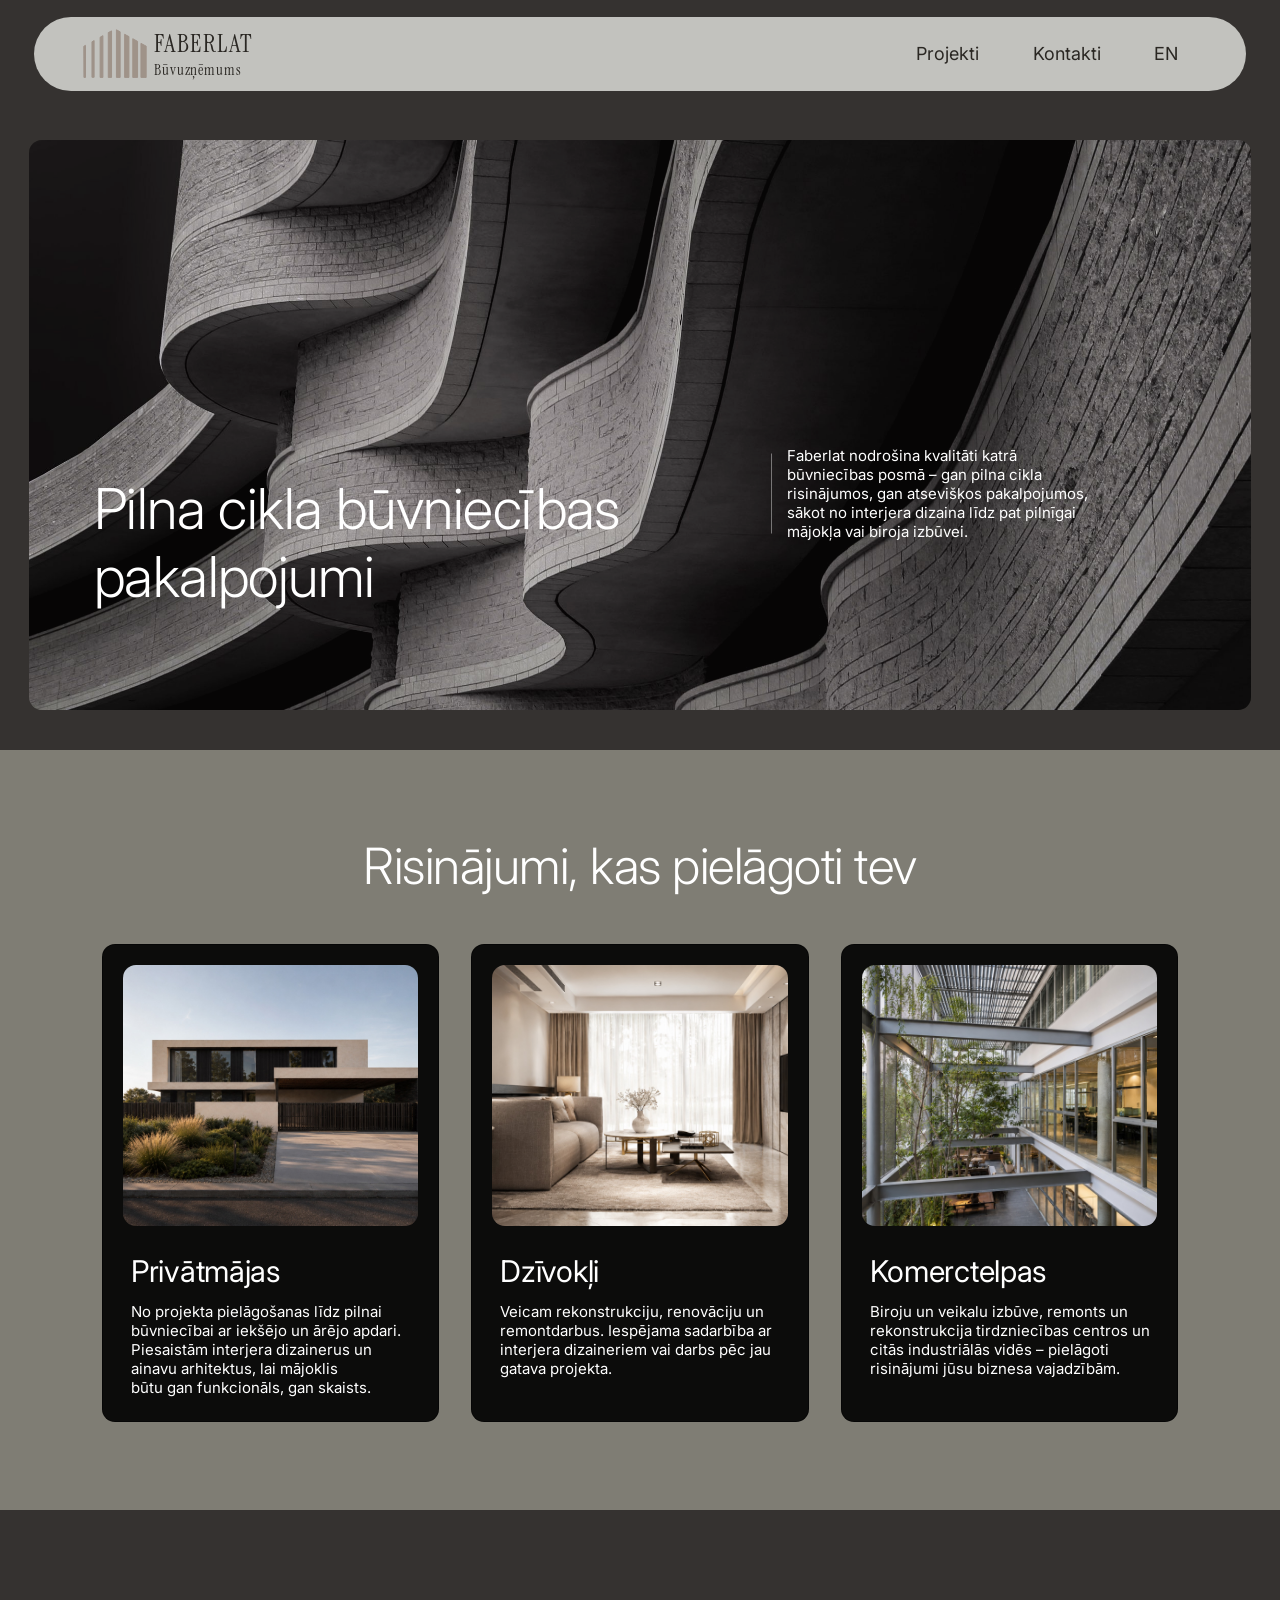
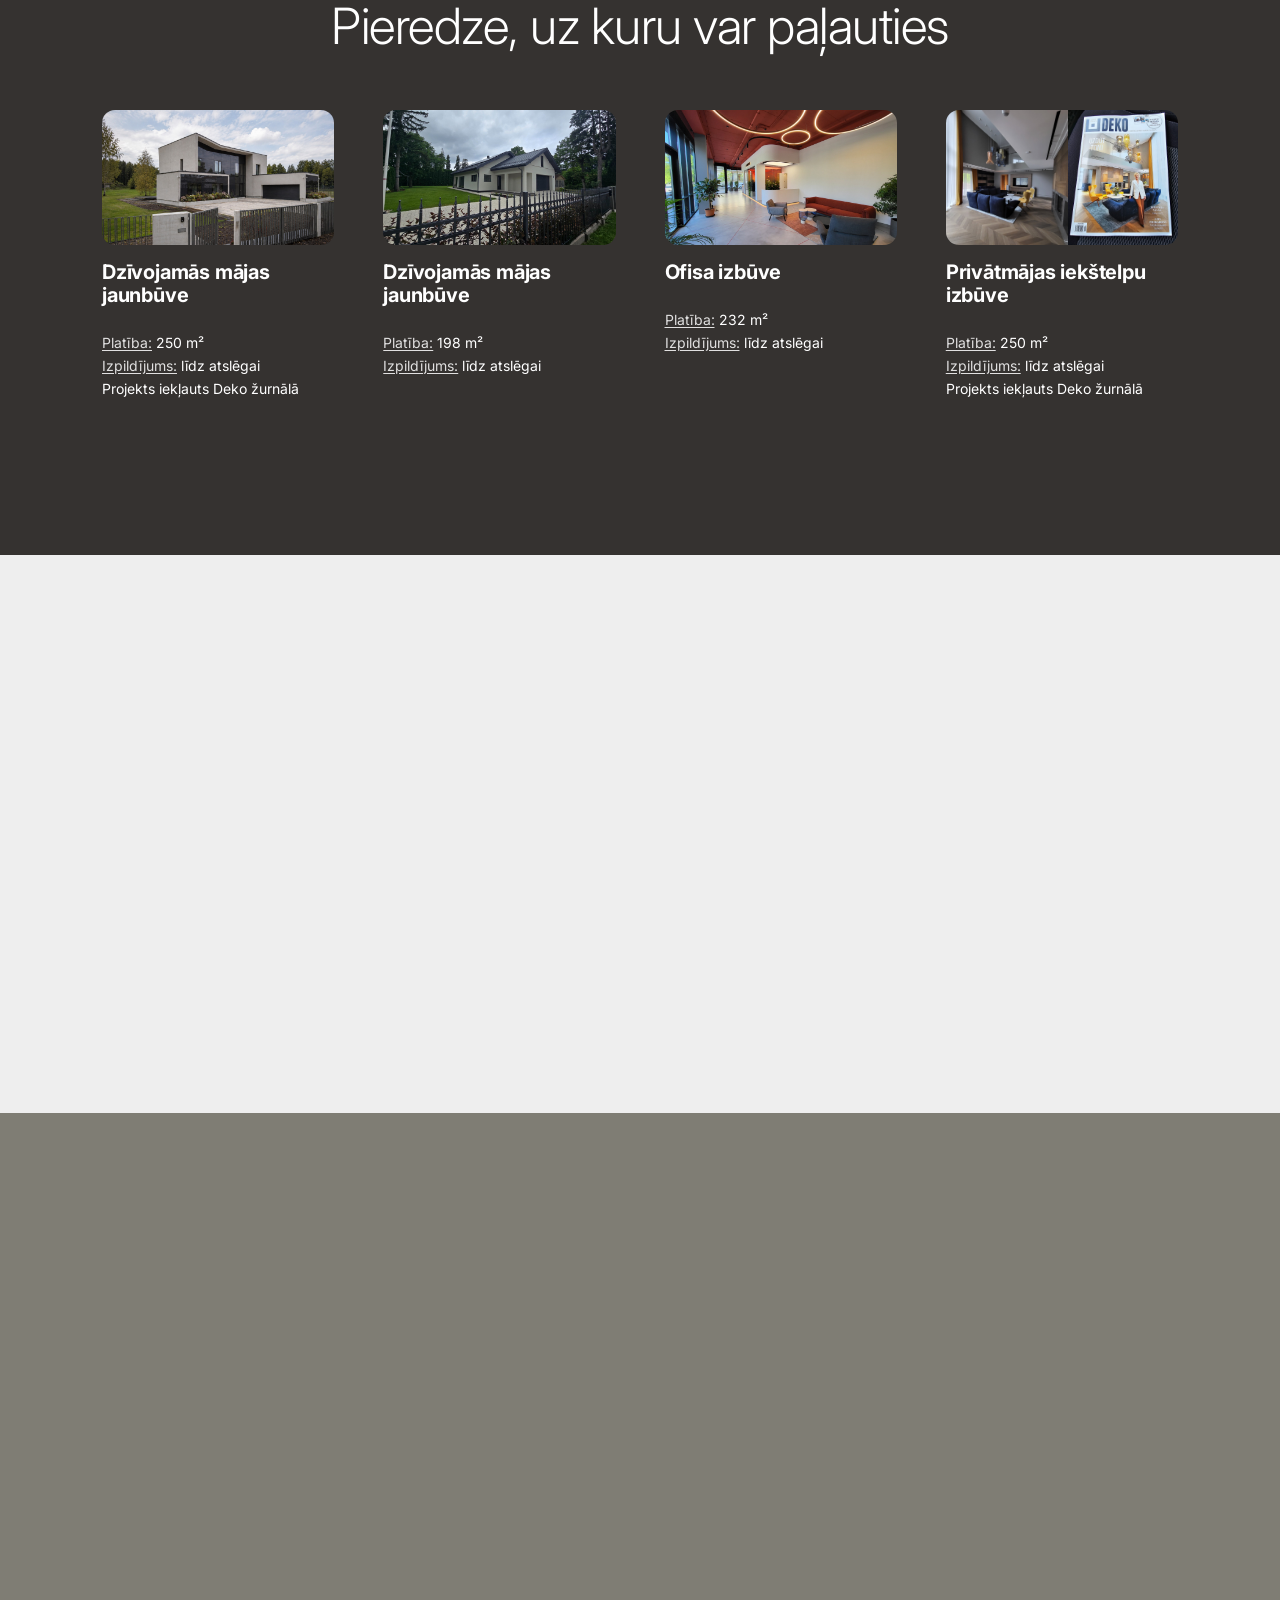
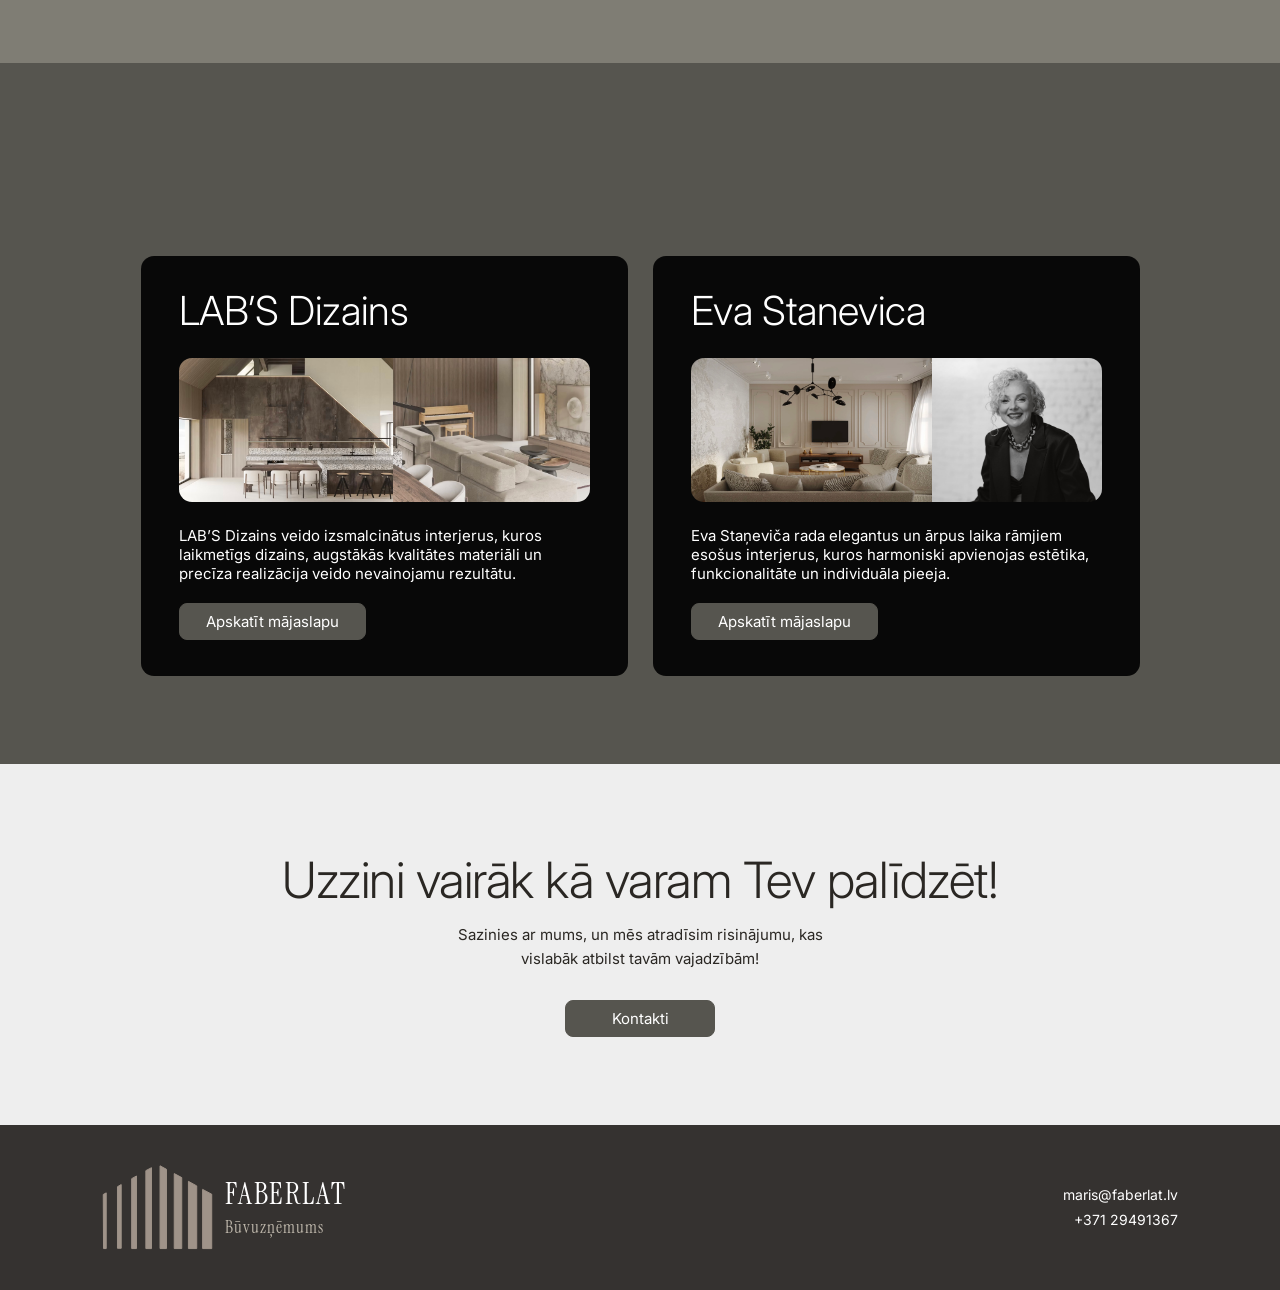
==== commit c9e0abe7: "Add favicon Co-Authored-By: Claude Sonnet 5 <noreply@anthropic.com>" ====
--- a/index.html
+++ b/index.html
@@ -5,10 +5,17 @@
 <meta name="viewport" content="width=device-width, initial-scale=1.0">
 <title>Faberlat — Pilna cikla būvniecības pakalpojumi</title>
 <meta name="description" content="Faberlat nodrošina kvalitāti katrā būvniecības posmā – gan pilna cikla risinājumos, gan atsevišķos pakalpojumos.">
+<link rel="icon" href="favicon.ico" sizes="any">
+<link rel="icon" href="favicon.svg" type="image/svg+xml">
+<link rel="apple-touch-icon" href="apple-touch-icon.png">
 <link rel="preconnect" href="https://fonts.googleapis.com">
 <link rel="preconnect" href="https://fonts.gstatic.com" crossorigin>
 <link href="https://fonts.googleapis.com/css2?family=Poppins:wght@500;600;700&family=Inter:wght@300;400;500;600&family=Instrument+Serif&display=swap" rel="stylesheet">
 <link rel="stylesheet" href="style.css">
+<script>
+  window.va = window.va || function () { (window.vaq = window.vaq || []).push(arguments); };
+</script>
+<script defer src="/_vercel/insights/script.js"></script>
 </head>
 <body>
 
@@ -197,7 +204,7 @@
             <img src="images/partner-labs-2.jpg" alt="LAB’S Dizains veidots interjera detaļas" style="flex-basis: 47.7%; object-position: 50% 100%;">
           </div>
           <p>LAB’S Dizains veido izsmalcinātus interjerus, kuros laikmetīgs dizains, augstākās kvalitātes materiāli un precīza realizācija veido nevainojamu rezultātu.</p>
-          <a href="#" class="btn btn--slate">Apskatīt mājaslapu</a>
+          <a href="https://www.labsdizains.lv/" class="btn btn--slate" target="_blank" rel="noopener noreferrer">Apskatīt mājaslapu</a>
         </article>
         <article class="partner-card reveal">
           <h3>Eva Stanevica</h3>
@@ -208,7 +215,7 @@
             </div>
           </div>
           <p>Eva Staņeviča rada elegantus un ārpus laika rāmjiem esošus interjerus, kuros harmoniski apvienojas estētika, funkcionalitāte un individuāla pieeja.</p>
-          <a href="#" class="btn btn--slate">Apskatīt mājaslapu</a>
+          <a href="https://evastanevica.com/" class="btn btn--slate" target="_blank" rel="noopener noreferrer">Apskatīt mājaslapu</a>
         </article>
       </div>
     </div>
--- a/style.css
+++ b/style.css
@@ -1037,7 +1037,7 @@
 
   .section { padding: 64px 0; }
   .hero { padding: 56px 0 64px; }
-  .hero.hero--photo { padding: 0; }
+  .hero.hero--photo { padding: 0 0 32px; } /* the photo ran flush to the dark block's bottom edge with no framing */
   .cta-band { padding: 64px 0; }
 
   .hero-photo { aspect-ratio: 3 / 4; }
